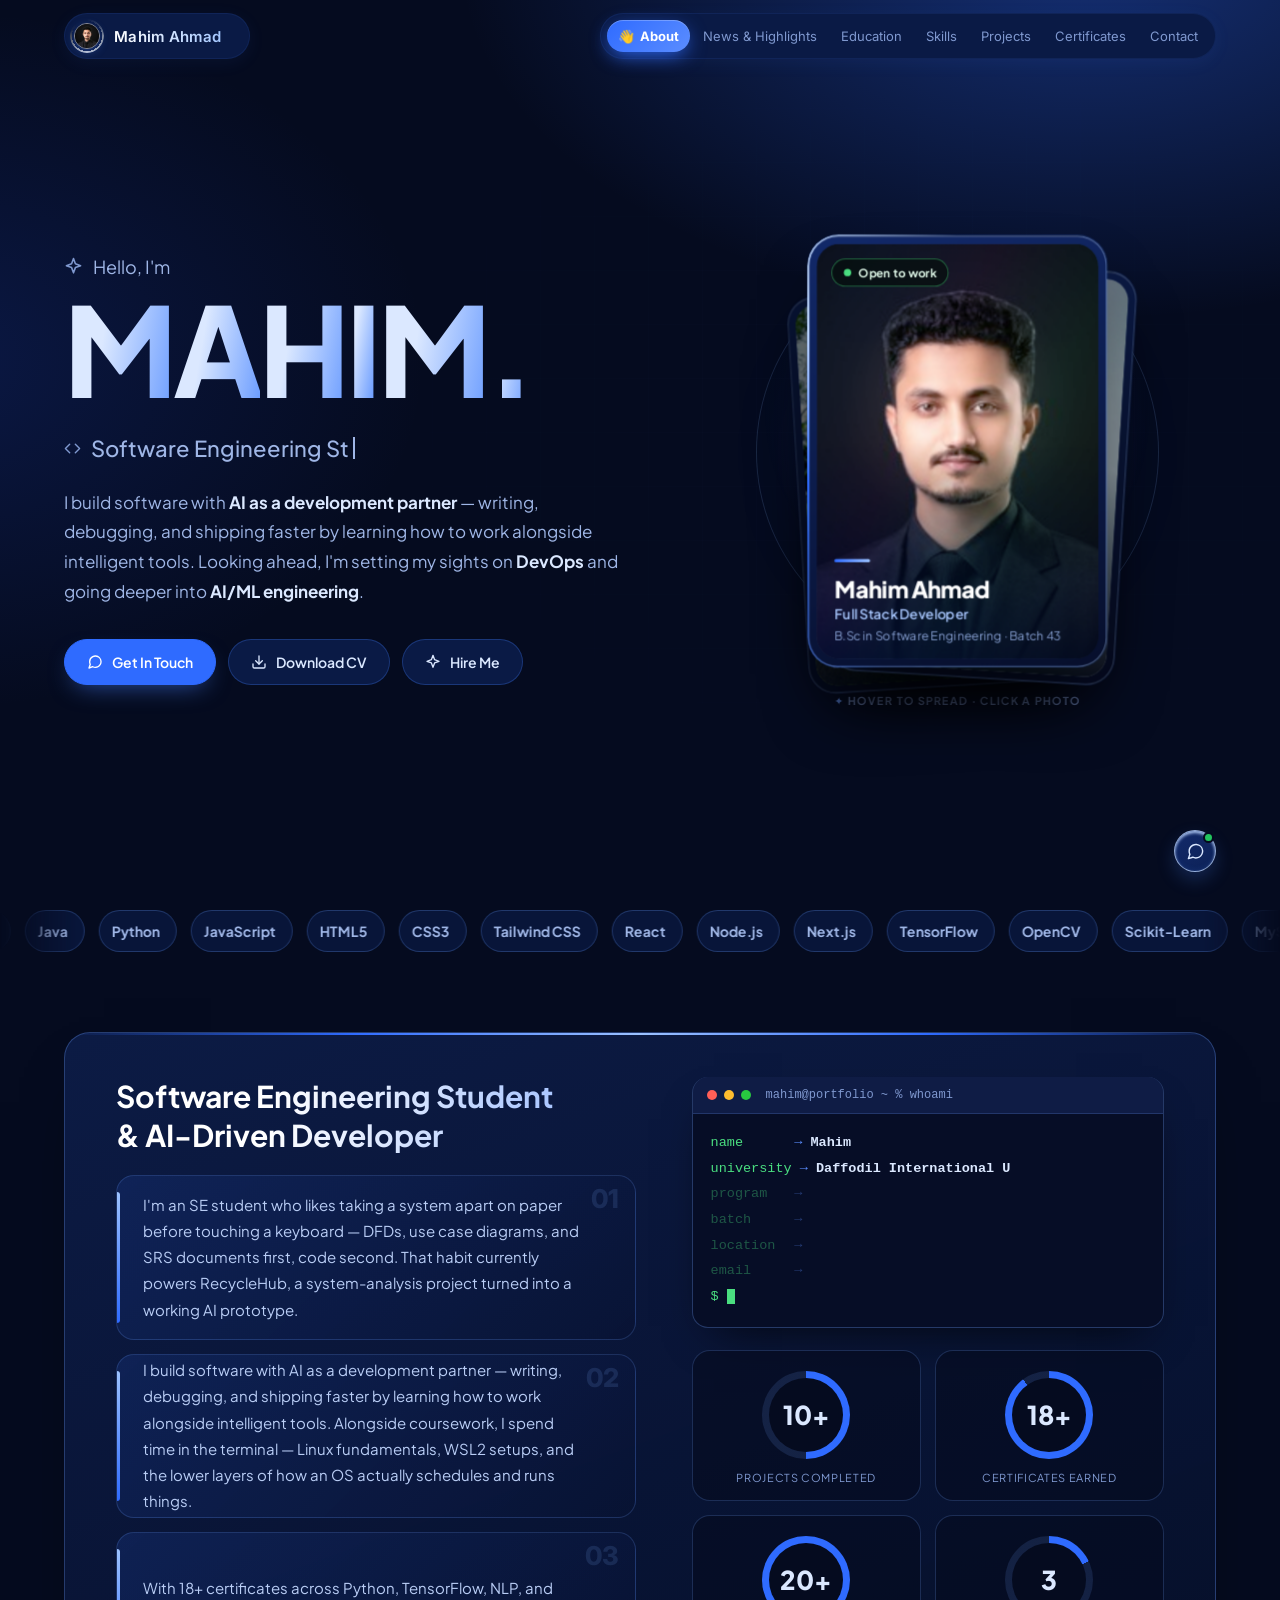
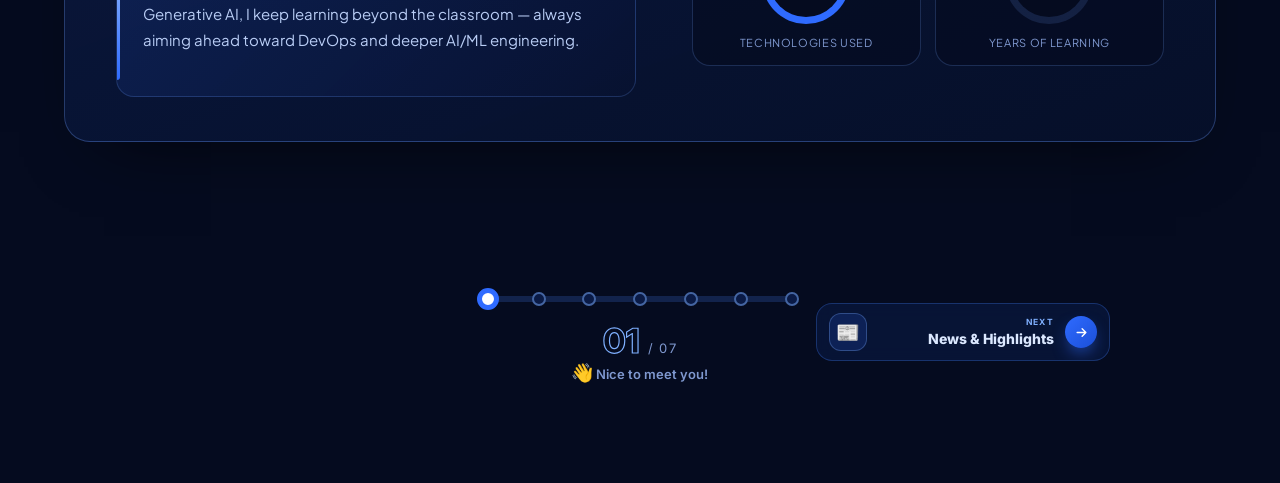
==== about.html @ d59a5cef "udated about info design v4" ====
<!doctype html>
<html lang="en">
<head>
  <meta charset="utf-8">
  <meta name="viewport" content="width=device-width, initial-scale=1">
  <title>Portfolio</title>
  <link rel="preconnect" href="https://fonts.googleapis.com">
  <link rel="preconnect" href="https://fonts.gstatic.com" crossorigin>
  <link href="https://fonts.googleapis.com/css2?family=Inter:wght@400;500;600;800&family=Plus+Jakarta+Sans:wght@400;500;600;700;800&display=swap" rel="stylesheet">
  <link rel="stylesheet" href="style.css?v=20261402">
  <link rel="stylesheet" href="about.css?v=20262803">
</head>
<body data-title="About">

  <div class="pageload on" id="pageload" aria-hidden="true">
    <div class="pageload__name">MAHIM</div>
    <div class="pageload__bar"><i></i></div>
  </div>
  <script src="loader.js?v=20261319"></script>

  <header class="nav">
    <a class="nav__logo" id="logo" href="#home"></a>
    <button class="nav__toggle" id="navToggle" aria-label="Menu">☰</button>
    <nav class="nav__links" id="navLinks"></nav>
  </header>

  <main>
    <section class="ab-sec" id="about" hidden>
      <div class="ab-hero">
       <div class="ab-bg" aria-hidden="true"><img id="abBgImg" alt=""><div class="ab-fade"></div></div>
       <div class="ab-wrap">
        <div class="ab-intro">
          <div class="ab-eyebrow"><span class="ab-ic" id="abEyeIcon"></span><span id="abEyebrow"></span></div>
          <h2 class="ab-name" id="abName"></h2>
          <p class="ab-type"><span class="ab-ic" id="abTwIcon"></span><span id="abType"></span><span class="cur"></span></p>
          <p class="ab-tagline" id="abTagline"></p>
          <div class="ab-cta" id="abCta"></div>
        </div>
       </div>
      </div>
      <div class="ab-marquee" id="abMarquee" aria-hidden="true"><div class="ab-track" id="abTrack"></div></div>
      <div class="ab-wrap ab-wrap--card">
        <div class="ab-card">
          <div class="card-topbar"></div>
          <div class="ab-left">
            <h3 class="ab-heading" id="abHeading"></h3>
            <div class="ab-paras" id="abParas"></div>
          </div>
          <div class="ab-right">
            <div class="ab-info" id="abInfo"></div>
            <div class="ab-stats" id="abStats"></div>
          </div>
        </div>
      </div>
    </section>
  </main>

  <aside class="chat" id="chat" hidden aria-label="Chatbot">
    <header class="chat__head">
      <div><strong id="chatTitle"></strong><span id="chatSub"></span></div>
      <button type="button" id="chatClose" aria-label="Close chat">✕</button>
    </header>
    <div class="chat__log" id="chatLog" aria-live="polite"></div>
    <form class="chat__form" id="chatForm">
      <input id="chatInput" type="text" autocomplete="off" aria-label="Your message">
      <button type="submit">Send</button>
    </form>
  </aside>

  <script src="about.js?v=20262802"></script>
  <script src="script.js?v=20261501"></script>
  <script src="totop.js?v=20261401"></script>
</body>
</html>
---- style.css ----
:root {
  --mahim-size: clamp(110px, 24vw, 380px);   /* size of the big faded name; the play button is placed relative to it */
  --bg: #050b1f;
  --ink: #dbe8ff;
  --muted: #7f98cf;
  --accent: #2f6bff;
  --nav-h: 72px;
  --nav-bg: #0a1a45;                    /* navbar strip colour: change me */
  --nav-line: rgba(70, 130, 255, .10);    /* thin border around the menu */
  --nav-radius: 999px;                  /* roundness: 999px = pill, 14px = soft corners */
}

* { box-sizing: border-box; margin: 0; padding: 0; }
html { scroll-behavior: smooth; }

body {
  font-family: "Inter", system-ui, sans-serif;
  background: radial-gradient(900px 520px at 85% -5%, rgba(47,107,255,.38), transparent 70%), radial-gradient(700px 500px at -5% 40%, rgba(30,70,200,.22), transparent 70%), var(--bg);
  background-attachment: fixed;
  color: var(--ink);
  overflow-x: hidden;
}

a { color: inherit; text-decoration: none; }

/* ---------- Navbar ---------- */
.nav {
  position: fixed; inset: 0 0 auto 0; z-index: 20;
  height: var(--nav-h);
  display: flex; align-items: center; justify-content: space-between;
  padding: 0 clamp(20px, 5vw, 64px);
  background: transparent;
  pointer-events: none;          /* empty header area does not block clicks */
}
.nav > * { pointer-events: auto; }
.nav__logo {
  display: flex; align-items: center; gap: 10px; font-weight: 600; font-size: 15px; letter-spacing: .02em;
  /* same pill look as the menu on the right, only around the avatar + name */
  background: var(--nav-bg); padding: 5px 18px 5px 5px;
  border-radius: var(--nav-radius); border: 1px solid var(--nav-line);
  box-shadow: 0 4px 18px rgba(70, 130, 255, .07);
}
/* Ring avatar: silver arc (strong at bottom, fading out toward the top), gap, thin line, portrait */
.avatar-ring {
  --ring: 34px;
  position: relative; flex: none;
  width: var(--ring); height: var(--ring); border-radius: 50%;
}
.avatar-ring::before {
  content: ""; position: absolute; inset: 0; border-radius: 50%;
  background: conic-gradient(from 0deg,
    rgba(120,124,132,0) 0deg, rgba(120,124,132,.35) 50deg, #8d929c 95deg, #a3a8b2 130deg,
    #b8bbc3 160deg, #c9cbd1 180deg, #a9acb4 210deg, #7c7e86 240deg, #4a4b50 268deg,
    rgba(40,40,44,.35) 292deg, rgba(40,40,44,0) 320deg, rgba(120,124,132,0) 360deg);
  -webkit-mask: radial-gradient(farthest-side, transparent calc(100% - 2px), #000 calc(100% - 2px));
          mask: radial-gradient(farthest-side, transparent calc(100% - 2px), #000 calc(100% - 2px));
  filter: drop-shadow(0 1px 1px rgba(70,130,255,.25));
}
.avatar-ring img {
  position: absolute; inset: 4px;
  width: calc(100% - 8px); height: calc(100% - 8px);
  border-radius: 50%; object-fit: cover; display: block;
  background: #0a0a0a; border: 1.5px solid #8a8b90;
  box-shadow: 0 3px 10px rgba(70,130,255,.3);
}
.nav__links {
  display: flex; gap: 2px;
  background: var(--nav-bg);
  padding: 6px;
  border-radius: var(--nav-radius);
  border: 1px solid var(--nav-line);
  box-shadow: 0 4px 18px rgba(70, 130, 255, .07);
}
.nav__links a {
  font-size: 13px; color: var(--muted); white-space: nowrap;
  padding: 8px 11px; border-radius: 999px;
  transition: color .2s, background .2s;
}
.nav__links a:hover { color: var(--ink); background: rgba(70, 130, 255, .05); }
.nav__links a.active { color: var(--ink); background: rgba(70, 130, 255, .11); }
.nav__toggle { display: none; background: none; border: 0; font-size: 24px; cursor: pointer; color: var(--ink); }

/* ---------- Hero ---------- */
.hero {
  position: relative;
  min-height: 100vh;
  padding: calc(var(--nav-h) + 24px) clamp(20px, 5vw, 64px) 40px;
  display: grid;
  grid-template-columns: 1fr 1.5fr 1fr;
  grid-template-rows: 1fr auto;
  align-items: end;
  overflow: hidden;
}

.hero__bgname {
  position: absolute; left: 50%; top: 46%;
  transform: translate(-50%, -50%);
  font-weight: 800;
  font-size: var(--mahim-size);
  letter-spacing: -.04em;
  color: var(--ink);
  opacity: .045;
  white-space: nowrap;
  text-transform: uppercase;
  user-select: none; pointer-events: none;
}

.hero__text { grid-column: 1; grid-row: 2; align-self: end; position: relative; z-index: 2; padding-bottom: 12px; }
.hero__role {
  font-size: clamp(40px, 6vw, 92px);
  line-height: .98; letter-spacing: -.03em; font-weight: 800;
  max-width: 6.5em;
}
.hero__sub { margin-top: 18px; color: var(--muted); font-size: clamp(13px, 1.2vw, 16px); }

.hero__photo {
  grid-column: 2; grid-row: 1 / span 2;
  align-self: end; justify-self: center;
  position: relative; /* no z-index: keeps multiply-blend working with the page background */
  height: min(calc(100vh - var(--nav-h)), 1000px);   /* fills the screen under the navbar */
  margin-bottom: -40px; /* video sits on the bottom edge */
  display: flex; align-items: flex-end;
}
.hero__clock {
  grid-column: 3; grid-row: 2; align-self: end; justify-self: end;
  position: relative; z-index: 2; text-align: center;
  margin: 0 40px 74px 0;
  font-family: "Space Grotesk", "Plus Jakarta Sans", system-ui, sans-serif; color: var(--ink);
}
.hero__clock[hidden] { display: none; }
.ck-row { display: flex; align-items: center; justify-content: center; gap: 7px; }
.ck-tile {
  position: relative; width: clamp(38px, 3.6vw, 54px); height: clamp(54px, 5.2vw, 76px);
  display: flex; align-items: center; justify-content: center;
  background: #0a1a45; color: #dbe8ff; border: 1px solid rgba(70,130,255,.4); border-radius: 12px;
  font-size: clamp(32px, 3.2vw, 46px); font-weight: 500; font-variant-numeric: tabular-nums; line-height: 1;
  box-shadow: 0 10px 20px -10px rgba(70, 130, 255, .75), inset 0 1px 0 rgba(190, 215, 255, .08);
}
.ck-tile::after { content: ""; position: absolute; left: 0; right: 0; top: 50%; height: 1px; background: rgba(190, 215, 255, .2); }
.ck-tile.flip { animation: ck-flip .5s cubic-bezier(.3, .7, .3, 1); }
@keyframes ck-flip { 0% { transform: perspective(300px) rotateX(-90deg); opacity: .2; } 100% { transform: perspective(300px) rotateX(0); opacity: 1; } }
.ck-colon { font-size: clamp(24px, 2.4vw, 34px); font-weight: 600; color: #2f6bff; margin: 0 1px; animation: ck-blink 1s steps(1) infinite; }
@keyframes ck-blink { 50% { opacity: .25; } }
.ck-side { display: flex; flex-direction: column; align-items: flex-start; gap: 6px; margin-left: 8px; font-size: 12px; font-weight: 700; letter-spacing: .1em; color: var(--muted); }
.ck-side b { color: var(--ink); font-weight: 700; }
.ck-side span { font-variant-numeric: tabular-nums; font-weight: 500; }
.ck-side b:empty, .ck-side span:empty { display: none; }
.ck-date { margin-top: 14px; font-size: 13px; letter-spacing: .06em; color: var(--muted); font-weight: 500; }
@media (prefers-reduced-motion: reduce) { .ck-tile.flip, .ck-colon { animation: none; } }
.hero__actions {
  grid-column: 3; grid-row: 2; align-self: end; justify-self: end;
  position: relative; z-index: 2;
  display: flex; flex-direction: column; align-items: stretch; gap: 12px;
  padding-bottom: 12px;
}
.btn {
  display: inline-flex; align-items: center; justify-content: center;
  padding: 11px 22px; border-radius: 999px;
  font: inherit; font-size: 13px; font-weight: 500; cursor: pointer;
  border: 1.5px solid transparent; text-align: center;
  transition: transform .2s, box-shadow .2s, background .2s, color .2s;
}
.btn:hover { transform: translateY(-2px); box-shadow: 0 8px 20px rgba(70,130,255,.2); }
.btn--primary { background: var(--accent); color: #ffffff; }
.btn--outline { background: var(--nav-bg); color: var(--accent); border-color: var(--accent); }
.btn--outline:hover { background: var(--accent); color: #ffffff; }
.btn--accent { background: linear-gradient(135deg, #2f6bff, #7fb0ff); color: #ffffff; }

.btn svg { width: 18px; height: 18px; flex: none; fill: none; stroke: currentColor; stroke-width: 2; stroke-linecap: round; stroke-linejoin: round; }
.btn { gap: 10px; }

/* transparent rounded button with icon (e.g. Download CV) */
.btn--dark {
  background: transparent; color: var(--ink);
  border-color: rgba(70, 130, 255, .55); border-radius: 18px; padding: 12px 24px; font-size: 14px;
  box-shadow: none;
}
.btn--dark:hover { background: rgba(70, 130, 255, .07); box-shadow: none; }

/* transparent button with a lighter outline (e.g. Explore work) */
.btn--glass {
  background: transparent; color: var(--ink);
  border-color: rgba(70, 130, 255, .28); border-radius: 18px; padding: 12px 24px; font-size: 14px;
  box-shadow: none;
}
.btn--glass:hover { background: rgba(70, 130, 255, .07); box-shadow: none; }

/* round glass chat button with a green "online" dot */
.btn--orb {
  position: relative; align-self: flex-end;
  width: 42px; height: 42px; padding: 0; border-radius: 50%;
  background: linear-gradient(145deg, #12296a, #0d2257); color: #dbe8ff;
  border-color: rgba(190, 215, 255, .75);
  box-shadow: 0 8px 18px rgba(70, 130, 255, .22), inset 0 2px 3px rgba(190, 215, 255, .85), inset 0 -2px 5px rgba(70, 130, 255, .08);
}
.btn--orb svg { width: 19px; height: 19px; stroke-width: 1.8; }
.btn--orb:hover { transform: scale(1.07); }
.btn--orb .dot {
  position: absolute; top: 1px; right: 1px; width: 11px; height: 11px; border-radius: 50%;
  background: #22c55e; border: 2px solid var(--bg);
  animation: pulse 2.2s infinite;
}
@keyframes pulse {
  0%   { box-shadow: 0 0 0 0 rgba(34, 197, 94, .55); }
  70%  { box-shadow: 0 0 0 7px rgba(34, 197, 94, 0); }
  100% { box-shadow: 0 0 0 0 rgba(34, 197, 94, 0); }
}
@media (prefers-reduced-motion: reduce) { .btn--orb .dot { animation: none; } }

/* small round play button: top-right of the hero, under the navbar */
.voice {
  position: absolute; z-index: 3;
  /* sits just above the last letter (M) of the big name: cap-height of the letters = 0.364 x size above the text centre (46%) */
  top: calc(46% - 0.364 * var(--mahim-size) - 12px - 36px);
  left: calc(50% + 1.72 * var(--mahim-size) - 53px);
  width: 36px; height: 36px; border-radius: 50%;
  display: grid; place-items: center; padding: 0;
  border: 1.5px solid rgba(70, 130, 255, .75); background: transparent; color: var(--ink); cursor: pointer;
  transition: transform .2s, background .2s;
}
.voice:hover { transform: scale(1.08); background: rgba(70, 130, 255, .07); }
.voice svg { width: 14px; height: 14px; fill: currentColor; }
.voice[hidden] { display: none; }

/* desktop: hero content starts right under the navbar */
@media (min-width: 981px) { .hero { padding-top: var(--nav-h); } }

/* ---------- Mobile ---------- */
@media (max-width: 1060px) {
  .nav__toggle { display: block; }
  .nav__links {
    position: absolute; top: calc(var(--nav-h) - 6px);
    right: clamp(20px, 5vw, 64px); left: clamp(20px, 5vw, 64px);
    flex-direction: column; gap: 0;
    padding: 0; border-width: 0; border-radius: 20px; box-shadow: none;
    max-height: 0; overflow: hidden; transition: max-height .3s;
  }
  .nav__links.open {
    max-height: 380px; padding: 6px 0; border-width: 1px;
    box-shadow: 0 10px 30px rgba(70, 130, 255, .12);
  }
  .nav__links a { padding: 13px 22px; border-radius: 14px; }

  .hero { grid-template-columns: 1fr; grid-template-rows: auto auto auto; align-items: start; text-align: center; }
  .hero__photo { grid-column: 1; grid-row: 2; height: 52vh; }
  .hero__text { grid-column: 1; grid-row: 1; margin-top: 12px; }
  .hero__role { max-width: none; font-size: clamp(36px, 11vw, 60px); }
  .hero__actions { grid-column: 1; grid-row: 3; flex-direction: row; flex-wrap: wrap; justify-content: center; justify-self: center; margin-top: 16px; min-width: 0; }
  .btn { padding: 10px 18px; }
  .btn--dark, .btn--glass { padding: 12px 20px; }
  .voice { top: calc(var(--nav-h) + 8px); left: auto; right: clamp(20px, 5vw, 64px); }
  .hero__bgname { top: 38%; }
  .hero__clock { grid-column: 1; grid-row: 4; justify-self: center; margin: 24px 0 10px; }
}

/* ---------- Hero video ---------- */
.hero__photo video {
  height: 100%; width: auto; max-width: 100%; object-fit: contain; object-position: center bottom;
  /* assets/intro.webm already has a transparent background (alpha), so no blend/filter is needed */
}

/* ---------- Optional "click to enter" splash ---------- */
.splash {
  position: fixed; inset: 0; z-index: 100;
  background: var(--bg);
  display: flex; flex-direction: column; align-items: center; justify-content: center; gap: 28px;
  transition: opacity .5s;
}
.splash[hidden] { display: none; }
.splash.hide { opacity: 0; pointer-events: none; }
.splash__name { font-size: clamp(32px, 7vw, 72px); font-weight: 800; letter-spacing: -.03em; }
.splash__btn {
  background: var(--accent); color: #ffffff; border: 0; border-radius: 999px;
  padding: 14px 32px; font-size: 15px; cursor: pointer;
}

/* ---------- Chatbot panel ---------- */
.chat {
  position: fixed; right: 24px; bottom: 24px; z-index: 60;
  width: min(380px, calc(100vw - 32px)); height: min(540px, 72vh);
  display: flex; flex-direction: column;
  background: var(--nav-bg); border: 1px solid var(--nav-line);
  border-radius: 22px; box-shadow: 0 20px 60px rgba(70,130,255,.22);
  overflow: hidden;
  opacity: 0; transform: translateY(14px) scale(.98);
  transition: opacity .2s, transform .2s;
}
.chat[hidden] { display: none; }
.chat.show { opacity: 1; transform: none; }
.chat__head {
  display: flex; align-items: center; justify-content: space-between; gap: 12px;
  padding: 14px 16px; background: var(--accent); color: #ffffff;
}
.chat__head strong { display: block; font-size: 15px; }
.chat__head span { font-size: 12px; opacity: .75; }
.chat__head button { background: none; border: 0; color: #ffffff; font-size: 18px; cursor: pointer; padding: 4px 8px; }
.chat__log { flex: 1; overflow-y: auto; padding: 16px; display: flex; flex-direction: column; gap: 10px; }
.msg { max-width: 85%; padding: 10px 14px; border-radius: 16px; font-size: 14px; line-height: 1.45; white-space: pre-wrap; word-wrap: break-word; }
.msg--bot { align-self: flex-start; background: #0d2257; color: var(--ink); border-bottom-left-radius: 4px; }
.msg--user { align-self: flex-end; background: var(--accent); color: #ffffff; border-bottom-right-radius: 4px; }
.msg.typing { opacity: .6; animation: pulse 1s infinite; }
@keyframes pulse { 50% { opacity: .25; } }
.chat__form { display: flex; gap: 8px; padding: 12px; border-top: 1px solid var(--nav-line); }
.chat__form input {
  flex: 1; min-width: 0; font: inherit; font-size: 14px; padding: 11px 16px;
  border: 1px solid var(--nav-line); border-radius: 999px; background: #0a1a45; color: var(--ink); outline: none;
}
.chat__form input:focus { border-color: var(--accent); }
.chat__form button {
  border: 0; border-radius: 999px; padding: 0 20px; font: inherit; font-size: 14px;
  background: var(--accent); color: #ffffff; cursor: pointer;
}
@media (max-width: 520px) { .chat { right: 16px; bottom: 16px; height: min(78vh, 560px); } }

/* name turns light while the navbar sits over a dark section */
.nav__logo { transition: color .25s ease; }

/* ---------- Page loader (while a page opens) ---------- */
.pageload {
  position: fixed; inset: 0; z-index: 500; background: #040919; color: #dbe8ff;
  display: flex; flex-direction: column; align-items: center; justify-content: center; gap: 18px;
  transform: translateY(-100%); visibility: hidden; pointer-events: none; border-radius: 0 0 50% 50% / 0 0 8vh 8vh;
  transition: transform .45s cubic-bezier(.76, 0, .24, 1), border-radius .45s ease, visibility 0s linear .45s;
}
.pageload.on { transform: none; visibility: visible; pointer-events: auto; border-radius: 0; transition: transform .35s cubic-bezier(.76, 0, .24, 1), border-radius .35s ease, visibility 0s; }
.pageload { gap: 26px; background: radial-gradient(60% 50% at 50% 42%, #0b1e55 0%, #040919 70%); }
.pageload::before { content: ""; position: absolute; inset: 0; pointer-events: none; opacity: .5; background-image: linear-gradient(rgba(110,160,255,.07) 1px, transparent 1px), linear-gradient(90deg, rgba(110,160,255,.07) 1px, transparent 1px); background-size: 46px 46px; -webkit-mask-image: radial-gradient(circle at 50% 45%, #000, transparent 65%); mask-image: radial-gradient(circle at 50% 45%, #000, transparent 65%); animation: pl-grid 6s linear infinite; }
@keyframes pl-grid { to { background-position: 46px 46px; } }
.pl-stage { position: relative; width: clamp(180px, 46vw, 240px); aspect-ratio: 1; perspective: 700px; transform-style: preserve-3d; }
.pl-ring { position: absolute; inset: 0; width: 100%; height: 100%; transform: rotate(-90deg); overflow: visible; filter: drop-shadow(0 0 8px rgba(47,107,255,.7)); }
.pl-track { fill: none; stroke: rgba(150,190,255,.12); stroke-width: 2.5; }
.pl-arc { fill: none; stroke: url(#plg); stroke-width: 3.5; stroke-linecap: round; stroke-dasharray: 100; stroke-dashoffset: 100; transition: stroke-dashoffset .15s linear; }
.pl-orbit { position: absolute; inset: 14%; border-radius: 50%; border: 1px solid rgba(127,176,255,.28); transform-style: preserve-3d; transform: rotateZ(var(--r)) rotateX(68deg); }
.pl-spin { position: absolute; inset: -1px; border-radius: 50%; animation: pl-orb 2.4s linear infinite; }
.pl-sat { position: absolute; left: 50%; top: -5px; width: 10px; height: 10px; margin-left: -5px; border-radius: 50%; background: #cfe2ff; box-shadow: 0 0 12px 3px rgba(80,140,255,.95), 0 0 28px 6px rgba(47,107,255,.5); }
@keyframes pl-orb { to { transform: rotate(360deg); } }
.pl-core { position: absolute; inset: 31%; border-radius: 50%; display: flex; flex-direction: column; align-items: center; justify-content: center; background: radial-gradient(circle at 35% 30%, #4a86ff, #1b3fa8 70%); box-shadow: 0 0 40px rgba(47,107,255,.65), inset 0 0 22px rgba(255,255,255,.18); animation: pl-pulse 1.6s ease-in-out infinite; }
.pl-core b { font-size: clamp(30px, 8vw, 42px); font-weight: 800; line-height: 1; color: #fff; text-shadow: 0 0 14px rgba(255,255,255,.6); }
.pl-pct { font-size: 12px; font-weight: 700; letter-spacing: .08em; color: rgba(225,238,255,.85); font-variant-numeric: tabular-nums; margin-top: 2px; }
.pl-pct::after { content: "%"; opacity: .7; }
@keyframes pl-pulse { 50% { transform: scale(1.07); box-shadow: 0 0 56px rgba(47,107,255,.9), inset 0 0 22px rgba(255,255,255,.22); } }
.pl-name { display: flex; gap: .32em; font-size: clamp(14px, 3.4vw, 18px); font-weight: 700; letter-spacing: .3em; color: #9cc2ff; }
.pl-name span { display: inline-block; animation: pl-wave 1.2s ease-in-out infinite; }
@keyframes pl-wave { 0%, 100% { transform: translateY(0); opacity: .45; } 40% { transform: translateY(-5px); opacity: 1; color: #fff; } }
.pl-status { font-family: ui-monospace, "SF Mono", Consolas, monospace; font-size: 13px; color: rgba(190,215,255,.75); min-height: 1.4em; display: flex; align-items: center; gap: 6px; }
.pl-status em { font-style: normal; color: #4ade80; }
.pl-status u { display: inline-block; width: 7px; height: 14px; background: #4ade80; text-decoration: none; animation: pl-blink 1s steps(1) infinite; }
@keyframes pl-blink { 50% { opacity: 0; } }
@media (prefers-reduced-motion: reduce) { .pl-spin, .pl-core, .pl-name span, .pageload::before { animation: none; } }

/* chat button on pages other than home */
.chat-fab[hidden] { display: none; }
.chat-fab { position: fixed; right: clamp(20px, 5vw, 64px); bottom: 28px; z-index: 15; }


/* ---------- Previous / Next page buttons ----------
   One wide rounded bar (slightly darker cream) with a small cream pill at each end. */
.page-nav {
  max-width: 1100px; margin: 30px auto 100px; width: calc(100% - 2 * clamp(20px, 5vw, 64px));
  padding: 8px; border-radius: 999px;
  display: grid; grid-template-columns: 1fr auto 1fr; align-items: center; gap: 12px;
  background: #0c1f52; border: 1px solid rgba(70, 130, 255, .07);
  box-shadow: inset 0 1px 3px rgba(70, 130, 255, .07);
}
.page-nav__prev { grid-column: 1; justify-self: start; }
.page-nav__fun { grid-column: 2; font-size: 13px; font-weight: 600; color: var(--muted); text-align: center; white-space: nowrap; }
.page-nav__emoji { display: inline-block; font-size: 19px; vertical-align: -2px; margin-right: 2px; animation: pn-wiggle 2.6s ease-in-out infinite; transform-origin: 50% 70%; }
@keyframes pn-wiggle { 0%, 60%, 100% { transform: rotate(0) scale(1); } 70% { transform: rotate(-14deg) scale(1.18); } 80% { transform: rotate(12deg) scale(1.18); } 90% { transform: rotate(-6deg) scale(1.08); } }
.page-nav__btn {
  display: inline-flex; align-items: center; gap: 12px; min-width: 0;
  padding: 6px 22px 6px 6px; border-radius: 999px; background: var(--nav-bg);
  border: 1px solid var(--nav-line); box-shadow: 0 3px 10px rgba(70, 130, 255, .08);
  transition: transform .2s ease, box-shadow .2s ease;
}
.page-nav__btn:hover { transform: translateY(-2px); box-shadow: 0 8px 18px rgba(70, 130, 255, .12); }
.page-nav__next { grid-column: 3; justify-self: end; padding: 6px 6px 6px 22px; text-align: right; }
.page-nav__icon {
  flex: none; width: 34px; height: 34px; border-radius: 50%;
  display: flex; align-items: center; justify-content: center;
  background: #0c1f52; color: var(--ink);
  transition: background .2s, color .2s, box-shadow .2s;
}
.page-nav__icon svg { width: 16px; height: 16px; fill: none; stroke: currentColor; stroke-width: 2; stroke-linecap: round; stroke-linejoin: round; }
.page-nav__prev .page-nav__icon svg { transform: rotate(180deg); }
.page-nav__btn:hover .page-nav__icon, .page-nav__btn:focus-visible .page-nav__icon { background: linear-gradient(135deg, #2f6bff, #1b4fd8) !important; color: #ffffff !important; box-shadow: 0 0 0 4px rgba(47, 107, 255, .22), 0 6px 16px rgba(47, 107, 255, .45); }
.page-nav__text { display: flex; flex-direction: column; gap: 2px; min-width: 0; }
.page-nav__next .page-nav__text { align-items: flex-end; }
.page-nav__label { font-size: 9.5px; letter-spacing: .14em; text-transform: uppercase; color: var(--muted); font-weight: 700; }
.page-nav__title { font-size: 14.5px; font-weight: 700; color: var(--ink); white-space: nowrap; overflow: hidden; text-overflow: ellipsis; }
@media (max-width: 760px) { .page-nav { grid-template-columns: 1fr 1fr; } .page-nav__fun { display: none; } }
@media (max-width: 560px) { .page-nav { margin-bottom: 90px; padding: 6px; gap: 8px; } .page-nav__btn { padding-right: 14px; } .page-nav__next { padding-left: 14px; padding-right: 6px; } .page-nav__title { font-size: 13px; max-width: 26vw; } }


/* ---------- Page background video (news, education, skills, projects, certificates, contact) ---------- */
.page-bg { position: fixed; inset: 0; z-index: -1; overflow: hidden; opacity: 0; transition: opacity .8s ease; pointer-events: none; background: var(--bg); }
.page-bg.on { opacity: 1; }
.page-bg video { position: absolute; inset: 0; width: 100%; height: 100%; object-fit: cover; }
.page-bg__shade { position: absolute; inset: 0; background: linear-gradient(180deg, rgba(5, 11, 31, calc(var(--bg-shade, .55) + .15)) 0%, rgba(5, 11, 31, var(--bg-shade, .55)) 40%, rgba(5, 11, 31, calc(var(--bg-shade, .55) + .2)) 100%); }
body.has-bg main > section { background: transparent !important; }
body.has-bg .site-footer { background: rgba(10, 26, 69, .82); -webkit-backdrop-filter: blur(8px); backdrop-filter: blur(8px); }

/* ---------- Glass cards when a page has a background video: cards become see-through (change --card-glass to taste: 0 = fully clear, 1 = solid) ---------- */
body.has-bg { --card-glass: .22; --card-blur: 6px; }
body.has-bg main > section { --bg-alt: rgba(8, 20, 58, var(--card-glass)); --bg: rgba(5, 11, 31, calc(var(--card-glass) + .1)); }
body.has-bg .skill-card, body.has-bg .service-card, body.has-bg .cert-card, body.has-bg .contact-card, body.has-bg .contact-cta,
body.has-bg .edu-card, body.has-bg .lang-card, body.has-bg .value-card, body.has-bg .proj-card, body.has-bg .gh-stat-card,
body.has-bg .gh-chart-card, body.has-bg .hl-frame, body.has-bg .nl-more, body.has-bg .gh-cta a, body.has-bg .page-nav {
  -webkit-backdrop-filter: blur(var(--card-blur)); backdrop-filter: blur(var(--card-blur));
}
body.has-bg .site-footer { background: rgba(8, 20, 58, calc(var(--card-glass) + .25)); }

/* pop-ups, hover cards and modal boxes stay solid (they sit on top of other text, so they must not be see-through) */
body.has-bg .skill-pop, body.has-bg .skill-modal-box, body.has-bg .ex-box, body.has-bg .cx-box, body.has-bg .px-box {
  background: #0a1a45 !important; -webkit-backdrop-filter: none; backdrop-filter: none;
}


/* ---------- Page switcher (Previous / Next + progress) ---------- */
@property --pnang { syntax: "<angle>"; initial-value: 0deg; inherits: false; }
.pn { max-width: 1100px; margin: 40px auto 100px; width: calc(100% - 2 * clamp(20px, 5vw, 64px)); display: grid; grid-template-columns: minmax(0, 1fr) minmax(0, 1.1fr) minmax(0, 1fr); align-items: center; gap: 18px; }
.pn-gap { min-height: 1px; }
.pn-card { position: relative; overflow: hidden; display: flex; align-items: center; gap: 14px; min-width: 0; padding: 14px 16px; border-radius: 22px; color: var(--ink);
  background: rgba(10,26,69,.62); border: 1px solid rgba(70,130,255,.28); -webkit-backdrop-filter: blur(8px); backdrop-filter: blur(8px);
  opacity: 0; transform: translateY(28px); transition: opacity .7s, transform .7s cubic-bezier(.16,1,.3,1), border-color .25s, box-shadow .25s; }
.pn.in .pn-card { opacity: 1; transform: none; }
.pn.in .pn-next { transition-delay: .12s; }
.pn-card::before { content: ""; position: absolute; inset: 0; padding: 2px; border-radius: inherit; pointer-events: none; opacity: 0; transition: opacity .3s;
  background: conic-gradient(from var(--pnang), transparent 0 55%, #2f6bff, #7fb0ff, #b58bff, transparent 95%);
  -webkit-mask: linear-gradient(#000 0 0) content-box, linear-gradient(#000 0 0); -webkit-mask-composite: xor; mask: linear-gradient(#000 0 0) content-box exclude, linear-gradient(#000 0 0); animation: pnSpin 3s linear infinite paused; }
@keyframes pnSpin { to { --pnang: 360deg; } }
.pn-card::after { content: ""; position: absolute; inset: 0; pointer-events: none; opacity: 0; transition: opacity .3s; background: radial-gradient(220px circle at var(--mx, 50%) var(--my, 50%), rgba(110,170,255,.25), transparent 65%); }
.pn-card:hover { transform: translateY(-5px); box-shadow: 0 20px 44px -18px rgba(47,107,255,.85); border-color: transparent; }
.pn-card:hover::before { opacity: 1; animation-play-state: running; }
.pn-card:hover::after { opacity: 1; }
.pn-card > * { position: relative; z-index: 1; }
.pn-shine { position: absolute !important; inset: 0; z-index: 0 !important; pointer-events: none; background: linear-gradient(110deg, transparent 38%, rgba(255,255,255,.14) 50%, transparent 62%); transform: translateX(-130%); }
.pn-card:hover .pn-shine { transform: translateX(130%); transition: transform .9s ease; }
.pn-next { flex-direction: row; text-align: right; justify-content: flex-end; }
.pn-prev { text-align: left; }
.pn-emoji { flex: none; width: 52px; height: 52px; border-radius: 16px; display: flex; align-items: center; justify-content: center; font-size: 26px; background: rgba(47,107,255,.16); border: 1px solid rgba(127,176,255,.3); transition: transform .35s cubic-bezier(.34,1.56,.64,1); }
.pn-card:hover .pn-emoji { transform: scale(1.16) rotate(-8deg); }
.pn-text { display: flex; flex-direction: column; gap: 3px; min-width: 0; flex: 1; }
.pn-next .pn-text { align-items: flex-end; }
.pn-label { font-size: 9.5px; letter-spacing: .16em; text-transform: uppercase; font-weight: 700; color: #7fb0ff; }
.pn-title { font-size: 16px; font-weight: 800; white-space: nowrap; overflow: hidden; text-overflow: ellipsis; max-width: 100%; }
.pn-arrow { flex: none; width: 40px; height: 40px; border-radius: 50%; display: flex; align-items: center; justify-content: center; color: #fff; background: linear-gradient(135deg, #2f6bff, #1b4fd8); box-shadow: 0 8px 18px -6px rgba(47,107,255,.9); transition: transform .3s cubic-bezier(.34,1.56,.64,1); }
.pn-arrow svg { width: 17px; height: 17px; fill: none; stroke: currentColor; stroke-width: 2.2; stroke-linecap: round; stroke-linejoin: round; }
.pn-prev .pn-arrow svg { transform: rotate(180deg); }
.pn-next:hover .pn-arrow { transform: translateX(6px) scale(1.1); } .pn-prev:hover .pn-arrow { transform: translateX(-6px) scale(1.1); }

.pn-mid { display: flex; flex-direction: column; align-items: center; gap: 22px; padding: 0 10px; opacity: 0; transform: translateY(20px); transition: opacity .8s .1s, transform .8s .1s cubic-bezier(.16,1,.3,1); }
.pn.in .pn-mid { opacity: 1; transform: none; }
.pn-track { position: relative; width: 100%; height: 6px; margin: 14px 12px 0; border-radius: 6px; background: rgba(70,130,255,.2); }
.pn-fill { position: absolute; left: 0; top: 0; bottom: 0; width: 0; border-radius: 6px; background: linear-gradient(90deg, #7fb0ff, #2f6bff); box-shadow: 0 0 12px rgba(80,150,255,.8); transition: width 1.4s cubic-bezier(.16,1,.3,1) .3s; }
.pn.in .pn-fill { width: var(--p); }
.pn-dot { position: absolute; top: 50%; left: var(--l); width: 14px; height: 14px; margin: -7px 0 0 -7px; border-radius: 50%; background: #0a1a45; border: 2px solid rgba(127,176,255,.5); transition: transform .25s, background .25s, border-color .25s; }
.pn-dot.done { background: #2f6bff; border-color: #7fb0ff; }
.pn-dot.now { width: 22px; height: 22px; margin: -11px 0 0 -11px; background: #fff; border: 5px solid #2f6bff; animation: pnPulse 2s infinite; z-index: 2; }
@keyframes pnPulse { 0% { box-shadow: 0 0 0 0 rgba(80,150,255,.8); } 100% { box-shadow: 0 0 0 16px rgba(80,150,255,0); } }
.pn-dot:hover { transform: scale(1.5); background: #7fb0ff; }
.pn-tip { position: absolute; bottom: 24px; left: 50%; transform: translate(-50%, 6px) scale(.9); opacity: 0; pointer-events: none; white-space: nowrap; font-size: 11px; font-weight: 700; color: #fff; padding: 4px 10px; border-radius: 999px; background: #0a1a45; border: 1px solid #2f6bff; transition: .2s; }
.pn-dot:hover .pn-tip { opacity: 1; transform: translate(-50%, 0) scale(1); }
.pn-info { display: flex; flex-wrap: wrap; align-items: baseline; justify-content: center; gap: 4px 8px; text-align: center; }
.pn-count { font-size: 34px; font-weight: 800; line-height: 1; color: transparent; -webkit-text-stroke: 1.2px #7fb0ff; }
.pn-of { font-size: 13px; color: var(--muted, #7f98cf); letter-spacing: .08em; }
.pn-fun { flex-basis: 100%; font-size: 13px; font-weight: 600; color: var(--muted, #9fb6e6); }
.pn-fe { display: inline-block; font-size: 18px; animation: pn-wiggle 2.6s ease-in-out infinite; transform-origin: 50% 70%; }
@media (max-width: 860px) {
  .pn { grid-template-columns: 1fr 1fr; gap: 14px; margin-bottom: 90px; }
  .pn-mid { grid-column: 1 / -1; grid-row: 1; padding: 0 16px; }
  .pn-gap { display: none; }
  .pn-card { padding: 11px 12px; gap: 10px; border-radius: 18px; }
  .pn-emoji { width: 42px; height: 42px; font-size: 21px; border-radius: 13px; } .pn-arrow { width: 34px; height: 34px; }
  .pn-title { font-size: 13.5px; }
}
@media (max-width: 480px) { .pn-emoji { display: none; } .pn-card:only-of-type { grid-column: 1 / -1; } }
@media (prefers-reduced-motion: reduce) { .pn-card, .pn-mid { opacity: 1; transform: none; } .pn-dot.now, .pn-fe, .pn-card::before { animation: none; } }

/* slimmer prev / next cards */
.pn { gap: 14px; }
.pn-card { padding: 9px 12px; gap: 11px; border-radius: 16px; }
.pn-emoji { width: 38px; height: 38px; font-size: 19px; border-radius: 12px; }
.pn-arrow { width: 32px; height: 32px; } .pn-arrow svg { width: 15px; height: 15px; }
.pn-label { font-size: 8.5px; } .pn-title { font-size: 14px; }
@media (max-width: 860px) { .pn-card { padding: 8px 10px; } .pn-emoji { width: 34px; height: 34px; font-size: 17px; } .pn-arrow { width: 30px; height: 30px; } .pn-title { font-size: 13px; } }

/* more space on both sides of the prev/next bar */
.pn { max-width: 940px; width: calc(100% - 2 * clamp(28px, 9vw, 140px)); }
@media (max-width: 560px) { .pn { width: calc(100% - 40px); } }

/* navbar lines up with the page content column (logo = left edge of content, menu = right edge) */
.nav { padding-left: max(clamp(20px, 5vw, 64px), calc((100vw - 1100px) / 2)); padding-right: max(clamp(20px, 5vw, 64px), calc((100vw - 1100px) / 2)); }
@media (max-width: 1060px) { .nav__links { left: clamp(20px, 5vw, 64px); right: clamp(20px, 5vw, 64px); } }
/* the home page has a full-width hero, so its navbar keeps the wider side padding */
body:has(.hero) .nav { padding-left: clamp(20px, 5vw, 64px); padding-right: clamp(20px, 5vw, 64px); }
body[data-title="About"] .nav { padding-left: clamp(20px, 5vw, 64px); padding-right: clamp(20px, 5vw, 64px); }


/* ================= Navbar v2 ================= */
.nav { transition: transform .6s cubic-bezier(.16,1,.3,1), opacity .6s; }
.nav:not(.nav--in) { transform: translateY(-24px); opacity: 0; }
.nav--in { animation: navDrop .7s cubic-bezier(.16,1,.3,1); }
@keyframes navDrop { from { transform: translateY(-30px); opacity: 0; } }
.nav__logo, .nav__links { transition: background .35s, box-shadow .35s, border-color .35s, backdrop-filter .35s; }
.nav--scrolled .nav__logo, .nav--scrolled .nav__links { background: rgba(8,20,58,.72); -webkit-backdrop-filter: blur(14px); backdrop-filter: blur(14px); border-color: rgba(110,170,255,.28); box-shadow: 0 10px 34px -12px rgba(47,107,255,.7); }

/* logo */
.nav__logo { overflow: hidden; position: relative; }
.nav__logo::before { content: ""; position: absolute; inset: 0; pointer-events: none; background: linear-gradient(110deg, transparent 38%, rgba(160,200,255,.22) 50%, transparent 62%); transform: translateX(-130%); }
.nav__logo:hover::before { transform: translateX(130%); transition: transform .9s ease; }
.nav__logo > span:not(.avatar-ring):not(.nav__role) { background: linear-gradient(90deg, #fff, #9cc2ff, #fff); background-size: 220% 100%; -webkit-background-clip: text; background-clip: text; color: transparent; transition: background-position .8s; }
.nav__logo:hover > span:not(.avatar-ring):not(.nav__role) { background-position: -110% 0; }
.nav__role { display: inline-block; max-width: 0; opacity: 0; white-space: nowrap; overflow: hidden; font-size: 11.5px; font-weight: 600; letter-spacing: .04em; color: #7fb0ff; padding-left: 0; transition: max-width .5s cubic-bezier(.16,1,.3,1), opacity .4s, padding .4s; }
.nav__logo:hover .nav__role { max-width: 180px; opacity: 1; padding-left: 8px; border-left: 1px solid rgba(127,176,255,.4); margin-left: 2px; }
.avatar-ring::after { content: ""; position: absolute; inset: -3px; border-radius: 50%; border: 2px solid transparent; border-top-color: #5b8dff; border-right-color: rgba(127,176,255,.4); opacity: 0; transition: opacity .3s; }
.nav__logo:hover .avatar-ring::after { opacity: 1; animation: navSpin 1.1s linear infinite; }
@keyframes navSpin { to { transform: rotate(360deg); } }

/* menu */
.nav__links { position: relative; isolation: isolate; --mx: 50%; }
.nav__links::before { content: ""; position: absolute; inset: 0; border-radius: inherit; pointer-events: none; z-index: -1; opacity: 0; transition: opacity .3s; background: radial-gradient(120px circle at var(--mx) 50%, rgba(110,170,255,.22), transparent 70%); }
.nav__links:hover::before { opacity: 1; }
.nav__glider { position: absolute; left: 0; top: 0; z-index: -1; border-radius: 999px; pointer-events: none; opacity: 0; width: 0; height: 0;
  background: linear-gradient(135deg, #2f6bff, #5b8dff); box-shadow: 0 6px 20px -4px rgba(47,107,255,.95), inset 0 1px 0 rgba(255,255,255,.25);
  transition: transform .45s cubic-bezier(.34,1.3,.64,1), width .45s cubic-bezier(.34,1.3,.64,1), height .3s, opacity .3s; }
.nav__glider.on { opacity: 1; }
.nav__links a { position: relative; display: inline-flex; align-items: center; gap: 0; transition: color .25s; }
.nav__links a:hover, .nav__links a.active { color: #fff; background: transparent; }
.nav__links a.active { font-weight: 700; }
.nav__emoji { display: inline-block; max-width: 0; opacity: 0; overflow: hidden; transform: scale(.4) rotate(-30deg); transition: max-width .4s cubic-bezier(.16,1,.3,1), opacity .3s, transform .5s cubic-bezier(.34,1.56,.64,1), margin .3s; }
.nav__links a.active .nav__emoji, .nav__links a:hover .nav__emoji { max-width: 22px; opacity: 1; transform: none; margin-right: 6px; }

/* burger */
.nav__burger { position: relative; width: 44px; height: 44px; border-radius: 50%; background: rgba(8,20,58,.72) !important; border: 1px solid rgba(110,170,255,.3) !important; font-size: 0; -webkit-backdrop-filter: blur(10px); backdrop-filter: blur(10px); }
.nav__burger i { position: absolute; left: 12px; right: 12px; height: 2px; border-radius: 2px; background: #dbe8ff; transition: transform .35s cubic-bezier(.34,1.56,.64,1), opacity .2s, top .3s; }
.nav__burger i:nth-child(1) { top: 15px; } .nav__burger i:nth-child(2) { top: 21px; } .nav__burger i:nth-child(3) { top: 27px; }
.nav__burger.open i:nth-child(1) { top: 21px; transform: rotate(45deg); } .nav__burger.open i:nth-child(2) { opacity: 0; transform: scaleX(0); } .nav__burger.open i:nth-child(3) { top: 21px; transform: rotate(-45deg); }

@media (max-width: 1060px) {
  .nav__glider { display: none; }
  .nav__links { background: rgba(8,20,58,.92); -webkit-backdrop-filter: blur(14px); backdrop-filter: blur(14px); }
  .nav__links a { opacity: 0; transform: translateX(-14px); transition: opacity .3s, transform .4s cubic-bezier(.16,1,.3,1), background .2s, color .2s; }
  .nav__links.open a { opacity: 1; transform: none; transition-delay: calc(var(--k) * 45ms + 80ms); }
  .nav__links a .nav__emoji { max-width: 22px; opacity: 1; transform: none; margin-right: 10px; }
  .nav__links a.active { background: linear-gradient(135deg, #2f6bff, #5b8dff); box-shadow: 0 6px 18px -6px rgba(47,107,255,.9); }
  .nav__links a:hover { background: rgba(70,130,255,.18); }
  .nav__role { display: none; }
}
@media (prefers-reduced-motion: reduce) { .nav--in, .nav__logo:hover .avatar-ring::after { animation: none; } .nav:not(.nav--in) { transform: none; opacity: 1; } }



/* nav fixes */
.nav__logo, .nav__logo > span { white-space: nowrap; }
.nav__links a, .nav__links a .nav__txt { white-space: nowrap; }
.nav__links a:hover .nav__emoji { max-width: 0; opacity: 0; margin-right: 0; }
.nav__links a.active .nav__emoji { max-width: 22px; opacity: 1; margin-right: 6px; transform: none; }
@media (max-width: 1060px) { .nav__links a:hover .nav__emoji { max-width: 22px; opacity: 1; margin-right: 10px; } }
html, body { overflow-x: clip; }
@media (max-width: 1060px) {
  .nav .nav__links { position: absolute; transition: max-height .35s cubic-bezier(.16,1,.3,1), background .35s; }
  .nav .nav__links.open { max-height: 420px; }
  .nav__logo { min-width: 0; max-width: calc(100% - 60px); }
  .nav__logo > span:not(.avatar-ring) { overflow: hidden; text-overflow: ellipsis; }
}

/* ---- loader v3: particle word ---- */
.pageload { gap: 0; }
.pl-cv { position: absolute; inset: 0; }
.pl-foot { position: absolute; left: 0; right: 0; top: 60%; display: flex; flex-direction: column; align-items: center; gap: 12px; }
.pl-bar { width: min(300px, 62vw); height: 3px; border-radius: 3px; background: rgba(150,190,255,.14); overflow: hidden; }
.pl-bar i { display: block; height: 100%; width: 0; border-radius: 3px; background: linear-gradient(90deg, #2f6bff, #9cc2ff); box-shadow: 0 0 12px rgba(80,140,255,.9); transition: width .12s linear; }
.pl-num { font-size: clamp(30px, 6vw, 46px); font-weight: 800; letter-spacing: -.02em; line-height: 1; color: #dbe8ff; font-variant-numeric: tabular-nums; }
.pl-num::after { content: "%"; font-size: .5em; margin-left: 3px; color: #5b8dff; }

/* before the script builds the particle canvas: show only a small pulsing dot (no unstyled text / bar) */
.pageload > .pageload__name, .pageload > .pageload__bar { display: none; }
.pageload:not([data-ready])::after { content: ""; width: 14px; height: 14px; border-radius: 50%; background: #2f6bff; box-shadow: 0 0 24px 6px rgba(47,107,255,.7); animation: pl-pulse 1s ease-in-out infinite; }

/* ---- back-to-top button (all pages) ---- */
.back-to-top { position: fixed; right: 26px; bottom: 92px; width: 46px; height: 46px; border-radius: 50%; border: 0; background: var(--accent); color: #ffffff; display: flex; align-items: center; justify-content: center; cursor: pointer; box-shadow: 0 8px 22px -8px rgba(70,130,255,.7); z-index: 60; opacity: 0; visibility: hidden; transform: translateY(10px); transition: opacity .25s ease, transform .25s ease, visibility .25s ease; }
.back-to-top.show { opacity: 1; visibility: visible; transform: none; }
.back-to-top svg { width: 19px; height: 19px; }
.back-to-top:hover { transform: translateY(-3px); }
.back-to-top { background: #0a1a45; border: 0; box-shadow: 0 10px 26px -8px rgba(47,107,255,.8); }
.btt-ring { position: absolute; inset: 0; width: 100%; height: 100%; transform: rotate(-90deg); }
.btt-ring circle { fill: none; stroke-width: 3; stroke: rgba(127,176,255,.22); }
.btt-ring .btt-bar { stroke: #7fb0ff; stroke-linecap: round; stroke-dashoffset: 132; transition: stroke-dashoffset .15s; filter: drop-shadow(0 0 4px rgba(127,176,255,.9)); }
.btt-ic { position: relative; display: flex; }
.back-to-top:hover { background: #2f6bff; }
.back-to-top:hover .btt-ic { animation: ftBob .7s ease-in-out infinite alternate; }
@keyframes ftBob { to { transform: translateY(-3px); } }
.back-to-top.launch .btt-ic { animation: ftLaunch 1s ease-in forwards; }
@keyframes ftLaunch { 0% { transform: none; } 40% { transform: translateY(4px); } 100% { transform: translateY(-70px) scale(.6); opacity: 0; } }
.back-to-top svg.btt-ring { width: 100%; height: 100%; }
.back-to-top .btt-ic svg { width: 19px; height: 19px; }
@media (prefers-reduced-motion: reduce) { .back-to-top .btt-ic { animation: none !important; } }
.back-to-top { right: calc(clamp(20px, 5vw, 64px) - 2px); }
---- about.css ----
/* About section — cream + dark navy. Colours = variables in the first block. */
.ab-sec {
  --bg: #050b1f; --bg-alt: #0a1a45; --line: rgba(70,130,255,.28);
  --ink: #dbe8ff; --ink-dim: #9fb6e6; --ink-dimmer: #7f98cf;
  --accent: #2f6bff; --accent2: #7fb0ff; --accent-dim: rgba(70,130,255,.09);
  font-family: "Plus Jakarta Sans", "Inter", system-ui, sans-serif; color: var(--ink);
  padding: 0 0 100px;
}
.ab-sec[hidden] { display: none; }
.ab-wrap { max-width: 920px; margin: 0 auto; padding: 0 clamp(20px, 5vw, 64px); }

/* intro: left-aligned like the old home */
.ab-hero { position: relative; min-height: 100vh; min-height: 100svh; display: flex; align-items: center; padding: 100px 0 60px; }   /* exactly one full screen, like the home page */
.ab-bg { position: absolute; inset: 0; overflow: hidden; z-index: 0; opacity: 0; transition: opacity 1s ease; }
.has-photo .ab-bg { opacity: 1; }
.ab-bg img { position: absolute; inset: 0; width: 100%; height: 100%; object-fit: cover; object-position: right top; }
.ab-fade { position: absolute; inset: 0; background:
  linear-gradient(90deg, var(--bg) 0%, rgba(5,11,31,.97) 30%, rgba(5,11,31,.72) 48%, rgba(5,11,31,.2) 66%, transparent 82%),
  linear-gradient(180deg, rgba(5,11,31,.35) 0%, transparent 26%, transparent 68%, var(--bg) 100%); }
.ab-hero .ab-wrap { position: relative; z-index: 1; width: 100%; max-width: none; padding: 0 clamp(20px, 5vw, 64px); }   /* same left edge as the home page text */
.ab-hero .ab-intro { max-width: 640px; }
.ab-intro { text-align: left; display: flex; flex-direction: column; justify-content: center; }
.ab-eyebrow { display: flex; align-items: center; gap: 10px; font-size: 18px; color: var(--ink-dim); margin-bottom: 8px; }
.ab-ic { display: inline-flex; color: var(--ink-dimmer); }
.ab-ic svg { width: 19px; height: 19px; }
.ab-name { font-size: clamp(60px, 11vw, 124px); font-weight: 800; letter-spacing: -.035em; line-height: 1; text-transform: uppercase;
  background: linear-gradient(100deg, #dbe8ff 30%, #2f6bff 100%); -webkit-background-clip: text; background-clip: text; color: transparent; }
.ab-type { display: flex; align-items: center; gap: 10px; margin: 20px 0 0; font-size: clamp(17px, 2.2vw, 22px); font-weight: 500; color: var(--ink-dim); min-height: 1.6em; }
.ab-type .ab-ic svg { width: 17px; height: 17px; }
.ab-type .cur { display: inline-block; width: 2px; height: 1em; background: var(--ink-dim); margin-left: -6px; animation: ab-blink 1s steps(1) infinite; }
@keyframes ab-blink { 50% { opacity: 0; } }
.ab-tagline { max-width: 600px; margin-top: 22px; font-size: 17px; line-height: 1.75; color: var(--ink-dim); }
.hl { color: var(--ink); font-weight: 700; }
.ab-cta { display: flex; flex-wrap: wrap; gap: 12px; margin-top: 32px; }
.ab-btn { display: inline-flex; align-items: center; gap: 9px; padding: 13px 22px; border-radius: 999px; border: 1px solid var(--line); background: var(--bg-alt); color: var(--ink); text-decoration: none; font-weight: 600; font-size: 14px; transition: transform .15s, border-color .2s, color .2s, box-shadow .2s; }
.ab-btn svg { width: 16px; height: 16px; }
.ab-btn:hover { border-color: var(--accent); color: var(--accent); transform: translateY(-2px); }
.ab-btn.primary { background: var(--accent); border-color: var(--accent); color: #ffffff; box-shadow: 0 10px 24px -10px rgba(70,130,255,.6); }
.ab-btn.primary:hover { color: #ffffff; background: #4f82ff; }

/* tech marquee: plain logo + name, thin lines above and below */
.ab-marquee { margin: 0 0 64px; padding: 22px 0; border-top: 1px solid var(--line); border-bottom: 1px solid var(--line); overflow: hidden; -webkit-mask-image: linear-gradient(90deg, transparent, #000 6%, #000 94%, transparent); mask-image: linear-gradient(90deg, transparent, #000 6%, #000 94%, transparent); }
.ab-marquee[hidden] { display: none; }
.ab-track { display: flex; gap: 46px; width: max-content; will-change: transform; }
.ab-tech { display: flex; align-items: center; gap: 9px; font-size: 14px; font-weight: 700; color: var(--ink-dim); white-space: nowrap; }
.ab-tech img { width: 22px; height: 22px; object-fit: contain; }
@media (prefers-reduced-motion: reduce) { .ab-type .cur { animation: none; } }

/* about card */
.ab-card { position: relative; overflow: hidden; border: 1px solid var(--line); background: var(--bg-alt); border-radius: 16px; padding: 38px clamp(22px, 4vw, 44px); }
.ab-card .card-topbar { position: absolute; top: -1px; left: -1px; right: -1px; height: 3px; background: var(--accent); }
.ab-heading { font-size: clamp(20px, 2.6vw, 27px); font-weight: 700; margin-bottom: 18px; line-height: 1.3; }
.ab-paras p { font-size: 15px; line-height: 1.8; color: var(--ink-dim); margin-bottom: 14px; }
.ab-info { display: grid; grid-template-columns: repeat(2, 1fr); gap: 22px 28px; margin-top: 26px; padding-top: 26px; border-top: 1px dashed var(--line); }
.ab-info-label { font-size: 10.5px; text-transform: uppercase; letter-spacing: .06em; color: var(--ink-dimmer); margin-bottom: 4px; }
.ab-info-value { font-size: 14px; font-weight: 600; word-break: break-word; }
.ab-stats { display: grid; grid-template-columns: repeat(2, 1fr); gap: 14px; margin-top: 30px; padding-top: 26px; border-top: 1px dashed var(--line); }
.ab-stat { position: relative; overflow: hidden; text-align: center; padding: 22px 12px; background: var(--bg); border: 1px solid var(--line); border-radius: 12px; }
.ab-stat::before { content: ''; position: absolute; top: -1px; left: -1px; right: -1px; height: 3px; background: var(--accent); }
.ab-stat-num { font-size: clamp(26px, 3.6vw, 34px); font-weight: 800; line-height: 1.1; }
.ab-stat-label { font-size: 11px; letter-spacing: .06em; text-transform: uppercase; color: var(--ink-dimmer); margin-top: 6px; }

@media (max-width: 720px) { .ab-hero { padding: 96px 0 30px; } .ab-fade { background: linear-gradient(180deg, var(--bg) 0%, rgba(5,11,31,.9) 38%, rgba(5,11,31,.55) 62%, rgba(5,11,31,.2) 82%, rgba(5,11,31,.55) 100%); } .ab-sec { padding-bottom: 80px; } }
@media (max-width: 420px) { .ab-info { grid-template-columns: 1fr; } }

/* card: same left/right edges as the hero + marquee, two columns on desktop */
.ab-wrap--card { max-width: none; padding: 0 clamp(20px, 5vw, 64px); }
.ab-card { padding: 44px clamp(24px, 4vw, 56px); display: grid; grid-template-columns: 1.15fr 1fr; gap: 0 56px; align-items: start; }
.ab-card .ab-heading { font-size: clamp(22px, 2.4vw, 30px); }
.ab-paras p:last-child { margin-bottom: 0; }
.ab-right { border-left: 1px dashed var(--line); padding-left: 48px; }
.ab-right .ab-info { margin-top: 0; padding-top: 0; border-top: 0; }
.ab-right .ab-stats { margin-top: 32px; padding-top: 28px; }
@media (max-width: 980px) {
  .ab-card { grid-template-columns: 1fr; gap: 0; }
  .ab-right { border-left: 0; padding-left: 0; margin-top: 26px; padding-top: 26px; border-top: 1px dashed var(--line); }
}
.ab-card .ab-heading { text-wrap: balance; }

/* =================== About v2 =================== */
@property --abp { syntax: '<angle>'; initial-value: 0deg; inherits: false; }
.ab-sec { position: relative; }
.ab-hero { overflow: hidden; }
.ab-hero::before { content: ""; position: absolute; inset: 0; z-index: 0; pointer-events: none; opacity: .55;
  background-image: linear-gradient(rgba(110,160,255,.07) 1px, transparent 1px), linear-gradient(90deg, rgba(110,160,255,.07) 1px, transparent 1px); background-size: 54px 54px;
  -webkit-mask-image: radial-gradient(70% 70% at 70% 45%, #000, transparent 75%); mask-image: radial-gradient(70% 70% at 70% 45%, #000, transparent 75%); }

/* hero = text left, visual right */
.ab-hero .ab-wrap { display: grid; grid-template-columns: minmax(0, 1.05fr) minmax(0, .95fr); align-items: center; gap: clamp(24px, 5vw, 80px); }
.ab-hero .ab-intro { max-width: 640px; }

/* big name: letters rise in, then a light sweep */
.ab-name { background: none; -webkit-background-clip: initial; background-clip: initial; color: inherit; display: flex; flex-wrap: wrap; }
.ab-ch { display: inline-block; opacity: 0; transform: translateY(60%) rotateX(-70deg); background: linear-gradient(100deg, #dbe8ff 20%, #6c9dff 55%, #2f6bff 100%); -webkit-background-clip: text; background-clip: text; color: transparent; background-size: 300% 100%; }
.go .ab-ch { animation: abRise .8s cubic-bezier(.2, .9, .2, 1) calc(var(--i) * 80ms + .1s) forwards, abSheen 4.5s ease-in-out calc(var(--i) * 80ms + 1.4s) infinite; }
@keyframes abRise { to { opacity: 1; transform: none; } }
@keyframes abSheen { 0%, 55%, 100% { background-position: 0% 0; filter: none; } 28% { background-position: 100% 0; filter: drop-shadow(0 0 14px rgba(110,160,255,.7)); } }
.ab-eyebrow, .ab-type, .ab-tagline, .ab-cta { opacity: 0; transform: translateY(18px); }
.go .ab-eyebrow, .go .ab-type, .go .ab-tagline, .go .ab-cta { animation: abUp .7s cubic-bezier(.2, .9, .2, 1) forwards; }
.go .ab-type { animation-delay: .55s; } .go .ab-tagline { animation-delay: .7s; } .go .ab-cta { animation-delay: .85s; }
@keyframes abUp { to { opacity: 1; transform: none; } }

/* visual */
.ab-visual { position: relative; display: flex; justify-content: center; align-items: center; perspective: 1100px; min-height: 480px; }
.ab-stage { position: relative; width: min(420px, 100%); aspect-ratio: 1; display: grid; place-items: center; transform-style: preserve-3d; transform: rotateX(var(--rx, 0deg)) rotateY(var(--ry, 0deg)); transition: transform .35s ease-out; }
.ab-glow { position: absolute; inset: 8%; border-radius: 50%; background: radial-gradient(circle, rgba(47,107,255,.55), rgba(47,107,255,.12) 55%, transparent 72%); filter: blur(30px); animation: abBreath 5s ease-in-out infinite; }
@keyframes abBreath { 50% { transform: scale(1.12); opacity: .75; } }
.ab-orbit { position: absolute; inset: 0; border-radius: 50%; border: 1px dashed rgba(127,176,255,.28); animation: abSpin 38s linear infinite; transform: translateZ(-30px); }
.ab-orbit::after { content: ""; position: absolute; inset: 14%; border-radius: 50%; border: 1px solid rgba(127,176,255,.14); }
@keyframes abSpin { to { transform: translateZ(-30px) rotate(360deg); } }
.ab-chip { position: absolute; left: 50%; top: 50%; width: 0; height: 0; transform: rotate(var(--a)); }
.ab-chip i { position: absolute; left: min(210px, 50vw - 12px); top: -22px; width: 44px; height: 44px; margin-left: -22px; border-radius: 14px; display: grid; place-items: center;
  background: rgba(10,26,69,.85); border: 1px solid rgba(110,160,255,.35); box-shadow: 0 8px 22px -8px rgba(47,107,255,.8); animation: abCounter 38s linear infinite; transform: rotate(calc(-1 * var(--a))); }
@keyframes abCounter { to { transform: rotate(calc(-1 * var(--a) - 360deg)); } }
.ab-chip img { width: 24px; height: 24px; object-fit: contain; }

.ab-id { position: relative; z-index: 2; width: min(270px, 66%); padding: 12px; border-radius: 24px; background: linear-gradient(160deg, rgba(20,42,100,.92), rgba(7,16,44,.95));
  border: 1px solid rgba(120,170,255,.4); box-shadow: 0 30px 70px -20px rgba(0,0,0,.8), 0 0 60px -10px rgba(47,107,255,.6), inset 0 1px 0 rgba(255,255,255,.12);
  transform: translateZ(50px); overflow: hidden; animation: abFloat 6s ease-in-out infinite; }
@keyframes abFloat { 50% { transform: translateZ(50px) translateY(-10px); } }
.ab-id::before { content: ""; position: absolute; inset: 0; padding: 1.5px; border-radius: inherit; background: conic-gradient(from var(--abp), transparent 0 55%, #7fb0ff 78%, #fff 85%, transparent 92%);
  -webkit-mask: linear-gradient(#000 0 0) content-box, linear-gradient(#000 0 0); -webkit-mask-composite: xor; mask-composite: exclude; animation: abRingSpin 5s linear infinite; pointer-events: none; }
@keyframes abRingSpin { to { --abp: 360deg; } }
.ab-id-top { display: flex; justify-content: space-between; align-items: center; padding: 2px 6px 10px; font-size: 10px; font-weight: 800; letter-spacing: .22em; color: #8fb4ff; }
.ab-id-top b { width: 26px; height: 8px; border-radius: 6px; background: repeating-linear-gradient(90deg, #7fb0ff 0 2px, transparent 2px 5px); opacity: .7; }
.ab-id-photo { position: relative; aspect-ratio: 1 / 1.02; border-radius: 16px; overflow: hidden; background: linear-gradient(160deg, #1b3a8f, #0a1a45); }
.ab-id-photo img { width: 100%; height: 100%; object-fit: cover; display: block; }
.ab-id-live { position: absolute; left: 10px; bottom: 10px; display: inline-flex; align-items: center; gap: 7px; padding: 6px 11px; border-radius: 999px; font-size: 11px; font-weight: 700; color: #dff7e8; background: rgba(5,15,12,.65); border: 1px solid rgba(74,222,128,.4); -webkit-backdrop-filter: blur(8px); backdrop-filter: blur(8px); }
.ab-id-live::before { content: ""; width: 7px; height: 7px; border-radius: 50%; background: #4ade80; box-shadow: 0 0 0 0 rgba(74,222,128,.7); animation: abPing 1.8s infinite; }
@keyframes abPing { to { box-shadow: 0 0 0 9px rgba(74,222,128,0); } }
.ab-id-meta { padding: 14px 6px 6px; display: flex; flex-direction: column; gap: 3px; }
.ab-id-meta strong { font-size: 19px; font-weight: 800; letter-spacing: -.01em; color: #fff; }
.ab-id-meta span { font-size: 13px; font-weight: 600; color: #8fb4ff; }
.ab-id-meta em { font-style: normal; font-size: 11.5px; color: #7f98cf; }
.ab-id-bar { margin: 10px 6px 4px; height: 26px; display: flex; align-items: center; justify-content: flex-end; border-top: 1px dashed rgba(127,176,255,.25); padding-top: 10px; }
.ab-id-bar span { position: relative; font-size: 10px; letter-spacing: .2em; color: #6f88c4; font-weight: 700; }
.ab-id-bar::before { content: ""; flex: 1; height: 16px; margin-right: 12px; background: repeating-linear-gradient(90deg, rgba(160,200,255,.55) 0 1px, transparent 1px 3px, rgba(160,200,255,.55) 3px 5px, transparent 5px 8px); opacity: .6; }
.ab-id-shine { position: absolute; inset: 0; pointer-events: none; background: radial-gradient(260px circle at var(--gx, 50%) var(--gy, 30%), rgba(160,200,255,.22), transparent 60%); mix-blend-mode: screen; }

.ab-float { position: absolute; z-index: 3; padding: 9px 16px; border-radius: 999px; font-size: 13px; font-weight: 700; color: #e6f0ff; background: rgba(10,26,69,.78); border: 1px solid rgba(110,160,255,.4); box-shadow: 0 14px 30px -12px rgba(47,107,255,.9); -webkit-backdrop-filter: blur(8px); backdrop-filter: blur(8px); transform: translateZ(90px); animation: abBob 5s ease-in-out infinite; }
.ab-float::before { content: "#"; color: #6c9dff; margin-right: 4px; }
.ab-float.f1 { top: 6%; left: 0; } .ab-float.f2 { right: -2%; top: 40%; animation-delay: -1.7s; } .ab-float.f3 { bottom: 8%; left: 4%; animation-delay: -3.2s; }
@keyframes abBob { 50% { transform: translateZ(90px) translateY(-9px); } }

/* marquee as glowing pills */
.ab-marquee { border: 0; padding: 10px 0; margin-bottom: 70px; }
.ab-tech { padding: 9px 16px 9px 12px; border-radius: 999px; background: rgba(10,26,69,.7); border: 1px solid rgba(110,160,255,.25); transition: border-color .25s, color .25s, transform .25s; }
.ab-tech:hover { border-color: #5b8dff; color: #fff; transform: translateY(-2px); }
.ab-track { gap: 14px; }

/* about card */
.ab-card { background: linear-gradient(160deg, rgba(14,32,80,.78), rgba(7,16,44,.82)); border-radius: 26px; border-color: rgba(110,160,255,.3); overflow: hidden; }
.ab-card::after { content: ""; position: absolute; inset: 0; pointer-events: none; background: radial-gradient(420px circle at var(--mx, 50%) var(--my, -20%), rgba(80,140,255,.16), transparent 60%); opacity: 0; transition: opacity .3s; }
.ab-card:hover::after { opacity: 1; }
.ab-card .card-topbar { height: 3px; background: linear-gradient(90deg, transparent, #2f6bff, #9cc2ff, #2f6bff, transparent); }
.ab-heading { background: linear-gradient(100deg, #fff 30%, #8fb4ff); -webkit-background-clip: text; background-clip: text; color: transparent; }
.ab-paras { position: relative; padding-left: 34px; }
.ab-paras::before { content: ""; position: absolute; left: 7px; top: 8px; bottom: 8px; width: 2px; border-radius: 2px; background: linear-gradient(180deg, #2f6bff, rgba(47,107,255,.1)); }
.ab-paras p { position: relative; }
.ab-paras p::before { content: ""; position: absolute; left: -33px; top: 8px; width: 16px; height: 16px; border-radius: 50%; background: #0a1a45; border: 3px solid #2f6bff; box-shadow: 0 0 14px rgba(47,107,255,.8); }

/* terminal */
.ab-right { border-left: 0; padding-left: 0; }
.ab-term { margin: 0; border: 1px solid rgba(110,160,255,.3); border-radius: 16px; overflow: hidden; background: #060d26; box-shadow: 0 20px 44px -22px rgba(0,0,0,.8); display: block; padding: 0; }
.ab-term-head { display: flex; align-items: center; gap: 7px; padding: 11px 14px; background: rgba(40,70,150,.28); border-bottom: 1px solid rgba(110,160,255,.2); }
.ab-term-head i { width: 10px; height: 10px; border-radius: 50%; background: #ff5f57; } .ab-term-head i:nth-child(2) { background: #febc2e; } .ab-term-head i:nth-child(3) { background: #28c840; }
.ab-term-head span { margin-left: 8px; font: 12px ui-monospace, "SF Mono", Consolas, monospace; color: #7f98cf; }
.ab-term-body { padding: 16px 18px 18px; font: 13.5px/1.9 ui-monospace, "SF Mono", Consolas, monospace; }
.ab-tl { display: flex; flex-wrap: wrap; align-items: baseline; opacity: .35; }
.ab-tl.on, .ab-tl-end { opacity: 1; }
.ab-tl .k { color: #4ade80; min-width: 5.6em; } .ab-tl .s { color: #5b8dff; white-space: pre; } .ab-tl .v { color: #dbe8ff; font-weight: 600; word-break: break-word; min-width: 0; }
.ab-tl-end .k { min-width: 0; margin-right: 8px; }
.ab-caret { width: 8px; height: 15px; background: #4ade80; animation: ab-blink 1s steps(1) infinite; align-self: center; }

/* stats = rings */
.ab-card { grid-template-columns: 1.1fr 1fr; }
.ab-right .ab-stats { grid-template-columns: repeat(2, 1fr); border-top: 0; padding-top: 0; margin-top: 22px; }
.ab-stat { padding: 20px 10px 16px; border-radius: 18px; background: rgba(5,11,31,.6); border-color: rgba(110,160,255,.22); display: flex; flex-direction: column; align-items: center; gap: 12px; transition: transform .3s, border-color .3s; }
.ab-stat::before { display: none; }
.ab-stat:hover { transform: translateY(-4px); border-color: #5b8dff; }
.ab-ring { position: relative; width: 88px; height: 88px; border-radius: 50%; display: grid; place-items: center;
  background: conic-gradient(from 0deg, #2f6bff calc(var(--tp, .5) * 360deg * var(--g, 0)), rgba(110,160,255,.14) 0); transition: --g 1s; }
.ab-ring::before { content: ""; position: absolute; inset: 7px; border-radius: 50%; background: #050b1f; }
.ab-stat.in { --g: 1; }
.ab-stat-num { position: relative; font-size: 26px; }
.ab-stat-label { margin-top: 0; text-align: center; }
@property --g { syntax: '<number>'; initial-value: 0; inherits: true; }

/* scroll reveal */
.ab-rv { opacity: 0; transform: translateY(26px); transition: opacity .7s ease var(--d, 0ms), transform .7s cubic-bezier(.2, .9, .2, 1) var(--d, 0ms); }
.ab-rv.in { opacity: 1; transform: none; }
.ab-stat.ab-rv { transition: opacity .7s ease var(--d, 0ms), transform .7s cubic-bezier(.2, .9, .2, 1) var(--d, 0ms), border-color .3s; }

@media (max-width: 980px) {
  .ab-hero .ab-wrap { grid-template-columns: 1fr; }
  .ab-visual { min-height: 0; margin-top: 10px; }
  .ab-stage { width: min(340px, 92%); }
  .ab-chip i { left: min(170px, 46vw); width: 38px; height: 38px; margin-left: -19px; top: -19px; }
  .ab-chip img { width: 20px; height: 20px; }
  .ab-card { grid-template-columns: 1fr; }
}
@media (max-width: 520px) { .ab-float { font-size: 11.5px; padding: 7px 12px; } .ab-id { width: 72%; } .ab-term-body { font-size: 12.5px; } .ab-tl .k { min-width: 5em; } }
@media (prefers-reduced-motion: reduce) { .ab-ch, .ab-eyebrow, .ab-type, .ab-tagline, .ab-cta, .ab-rv { opacity: 1; transform: none; animation: none !important; } .ab-orbit, .ab-chip i, .ab-id, .ab-float, .ab-glow, .ab-id::before { animation: none; } }

/* mobile polish */
@media (max-width: 980px) {
  .ab-visual { perspective: none; margin-top: 44px; padding-bottom: 10px; }
  .ab-stage { transform: none !important; }
  .ab-id { transform: none; animation: abFloatM 6s ease-in-out infinite; }
  @keyframes abFloatM { 50% { transform: translateY(-8px); } }
  .ab-float { transform: none; animation: abBobM 5s ease-in-out infinite; }
  @keyframes abBobM { 50% { transform: translateY(-7px); } }
  .ab-orbit { transform: none; animation: abSpinM 38s linear infinite; }
  @keyframes abSpinM { to { transform: rotate(360deg); } }
  .ab-float.f2 { right: 0; top: 38%; }
}
@media (max-width: 520px) {
  .ab-tl { flex-direction: column; align-items: flex-start; line-height: 1.5; margin-bottom: 10px; }
  .ab-tl .s { display: none; }
  .ab-tl .k { min-width: 0; font-size: 11.5px; opacity: .85; }
  .ab-tl .k::before { content: "› "; }
  .ab-tl-end { flex-direction: row; margin-bottom: 0; }
  .ab-tl-end .k::before { content: ""; }
}
@media (max-width: 980px) { .ab-float.f3 { bottom: -3%; left: 2%; } .ab-float.f1 { top: 2%; } }



/* photo deck: cards stacked, next photos peek out underneath */
.ab-deck { position: relative; z-index: 2; width: min(270px, 66%); transform: translateZ(50px); animation: abFloat 6s ease-in-out infinite; cursor: pointer; }
.ab-deck .ab-id { width: 100%; transform: none; animation: none; position: absolute; left: 0; top: 0; transform-origin: 50% 90%; transition: transform .6s cubic-bezier(.2, .9, .2, 1), opacity .5s, filter .5s; }
.ab-deck .ab-id:first-child { position: relative; }
.ab-deck .ab-id[data-pos="0"] { transform: none; }
.ab-deck .ab-id[data-pos="1"] { transform: translate(18px, 16px) rotate(4.5deg) scale(.95); filter: brightness(.72); }
.ab-deck .ab-id[data-pos="2"] { transform: translate(-16px, 30px) rotate(-4.5deg) scale(.9); filter: brightness(.5); }
.ab-deck .ab-id[data-pos="3"] { transform: translateY(40px) scale(.85); opacity: 0; filter: brightness(.4); }
.ab-deck .ab-id.leaving { transform: translate(78%, -4%) rotate(15deg) !important; opacity: 0 !important; }
.ab-deck .ab-id[data-pos="1"]::before, .ab-deck .ab-id[data-pos="2"]::before { animation-play-state: paused; }
.ab-deck.single { cursor: default; }
.ab-dots { position: absolute; z-index: 3; left: 50%; bottom: -3%; transform: translateX(-50%); display: flex; gap: 7px; }
.ab-dots i { width: 7px; height: 7px; border-radius: 4px; background: rgba(127,176,255,.35); transition: width .35s, background .35s; }
.ab-dots i.on { width: 22px; background: #7fb0ff; box-shadow: 0 0 10px rgba(127,176,255,.8); }
@media (max-width: 980px) { .ab-deck { transform: none; animation: abFloatM 6s ease-in-out infinite; } }
@media (prefers-reduced-motion: reduce) { .ab-deck { animation: none; } }
.ab-deck .ab-id { background: linear-gradient(160deg, #14295f, #060f2b); }


/* =================== photo deck v2 (many photos) =================== */
.ab-deck { cursor: grab; touch-action: pan-y; user-select: none; -webkit-user-select: none; }
.ab-deck:active { cursor: grabbing; }
.ab-deck.single { cursor: default; }
.ab-deck .ab-id { background: linear-gradient(160deg, #14295f, #060f2b); }
.ab-deck .ab-id { width: 100%; animation: none; position: absolute; left: 0; top: 0; transform-origin: 50% 90%; transition: transform .6s cubic-bezier(.2, .9, .2, 1), opacity .5s, filter .5s; }
.ab-deck .ab-id:first-child { position: relative; }
.ab-deck .ab-id[data-pos="0"] { transform: none; }
.ab-deck .ab-id[data-pos="1"] { transform: translate(18px, 16px) rotate(4.5deg) scale(.95); filter: brightness(.72); }
.ab-deck .ab-id[data-pos="2"] { transform: translate(-16px, 30px) rotate(-4.5deg) scale(.9); filter: brightness(.5); }
.ab-deck .ab-id[data-pos="3"] { transform: translate(8px, 42px) rotate(2deg) scale(.86); filter: brightness(.36); }
.ab-deck .ab-id.leaving { transform: translate(78%, -4%) rotate(15deg) !important; opacity: 0 !important; }
.ab-deck .ab-id.leaving-l { transform: translate(-78%, -4%) rotate(-15deg) !important; opacity: 0 !important; }
.ab-deck .ab-id.entering { transform: translate(-70%, -4%) rotate(-12deg) !important; opacity: 0 !important; transition: none !important; }
.ab-deck .ab-id[data-pos="1"]::before, .ab-deck .ab-id[data-pos="2"]::before, .ab-deck .ab-id[data-pos="3"]::before { animation-play-state: paused; }
.ab-id-photo img { pointer-events: none; -webkit-user-drag: none; }
.ab-ctrl { position: absolute; z-index: 5; left: 50%; bottom: -9%; transform: translateX(-50%) translateZ(80px); display: flex; align-items: center; gap: 14px; }
.ab-ctrl.hide { display: none; }
.ab-ctrl button { width: 36px; height: 36px; border-radius: 50%; border: 1px solid rgba(110,160,255,.4); background: rgba(10,26,69,.85); color: #dbe8ff; font-size: 20px; line-height: 1; cursor: pointer; display: grid; place-items: center; padding: 0 0 3px; transition: background .2s, transform .2s, border-color .2s; }
.ab-ctrl button:hover { background: #2f6bff; border-color: #2f6bff; transform: scale(1.08); }
.ab-cnt-wrap { display: flex; flex-direction: column; align-items: center; gap: 6px; }
.ab-cnt { font: 700 12px/1 ui-monospace, Consolas, monospace; letter-spacing: .14em; color: #9cc2ff; }
.ab-prog-bar { width: 64px; height: 3px; border-radius: 3px; background: rgba(127,176,255,.2); overflow: hidden; }
.ab-prog { display: block; height: 100%; width: 100%; background: linear-gradient(90deg, #2f6bff, #9cc2ff); transform-origin: 0 50%; animation: abProg 5.5s linear forwards; }
@keyframes abProg { from { transform: scaleX(0); } to { transform: scaleX(1); } }
.ab-visual { padding-bottom: 36px; }
@media (max-width: 980px) { .ab-ctrl { transform: translateX(-50%); bottom: -4%; } }

/* full-screen viewer */
.ab-view { position: fixed; inset: 0; z-index: 400; display: flex; align-items: center; justify-content: center; background: rgba(2,6,20,.92); -webkit-backdrop-filter: blur(10px); backdrop-filter: blur(10px); opacity: 0; visibility: hidden; transition: opacity .3s, visibility .3s; }
.ab-view.open { opacity: 1; visibility: visible; }
.ab-view img { max-width: min(92vw, 1200px); max-height: 78vh; border-radius: 18px; box-shadow: 0 40px 100px -20px rgba(0,0,0,.9), 0 0 0 1px rgba(130,180,255,.35); opacity: 0; transform: scale(.94); transition: opacity .4s, transform .5s cubic-bezier(.2, .9, .2, 1); }
.ab-view img.in { opacity: 1; transform: none; }
.ab-view-cap { position: absolute; left: 0; right: 0; bottom: 6vh; text-align: center; color: #fff; font-size: 17px; font-weight: 700; padding: 0 70px; }
.ab-view-n { position: absolute; top: 22px; left: 26px; font: 700 13px ui-monospace, Consolas, monospace; letter-spacing: .1em; color: #8fb4ff; }
.ab-view button { position: absolute; width: 46px; height: 46px; border-radius: 50%; border: 1px solid rgba(130,180,255,.45); background: rgba(10,26,69,.8); color: #fff; font-size: 22px; cursor: pointer; display: grid; place-items: center; transition: background .2s, transform .2s; }
.ab-view button:hover { background: #2f6bff; transform: scale(1.08); }
.ab-view-x { top: 18px; right: 22px; font-size: 16px !important; }
.ab-view-p { left: 22px; top: 50%; margin-top: -23px; } .ab-view-nx { right: 22px; top: 50%; margin-top: -23px; }

@media (max-width: 720px) { .ab-view-p { left: 8px; } .ab-view-nx { right: 8px; } }


/* photo pile: stacked -> fans out on hover */
.ab-deck .ab-id { --tx: 0px; --ty: 0px; --rot: 0deg; }
.ab-deck.spread .ab-id { transform: translate(var(--tx), var(--ty)) rotate(var(--rot)) !important; filter: none !important; opacity: 1 !important; z-index: var(--zs) !important; }
.ab-deck.spread .ab-id:hover { transform: translate(var(--tx), calc(var(--ty) - 22px)) rotate(0deg) scale(1.05) !important; z-index: 99 !important; box-shadow: 0 40px 80px -20px rgba(0,0,0,.85), 0 0 70px -6px rgba(80,140,255,.85); }
.ab-deck .ab-id[data-pos="3"] { opacity: 0; }
.ab-deck:not(.single) .ab-id { cursor: pointer; }
.ab-deck.single .ab-id { cursor: zoom-in; }
.ab-deck.spread .ab-id-meta, .ab-deck.spread .ab-id-bar { opacity: 0; transition: opacity .3s; }
.ab-deck.spread .ab-id:hover .ab-id-meta, .ab-deck.spread .ab-id:hover .ab-id-bar { opacity: 1; }
.ab-hint { position: absolute; z-index: 3; left: 50%; bottom: -13%; transform: translateX(-50%); font-size: 11.5px; letter-spacing: .1em; text-transform: uppercase; font-weight: 700; color: #7f98cf; white-space: nowrap; pointer-events: none; }
.ab-hint::before { content: "✦ "; color: #6c9dff; }

/* =================== About: calmer / cleaner =================== */
.ab-float, .ab-orbit, .ab-chip { display: none !important; }
.ab-id-top, .ab-id-bar, .ab-id-shine { display: none; }
.ab-id::before { display: none; }
.ab-id { padding: 10px; border-radius: 22px; border-color: rgba(120,170,255,.28); box-shadow: 0 26px 60px -24px rgba(0,0,0,.8); }
.ab-id-photo { aspect-ratio: 1 / 1.08; border-radius: 15px; }
.ab-id-meta { padding: 14px 8px 8px; }
.ab-id-meta strong { font-size: 18px; }
.ab-glow { opacity: .55; animation: none; filter: blur(46px); }
.ab-hero::before { opacity: .22; }
.ab-stage { transition-duration: .5s; }
.ab-hint { bottom: -9%; opacity: .75; }
.ab-ch { background-size: 200% 100%; }
.go .ab-ch { animation: abRise .8s cubic-bezier(.2, .9, .2, 1) calc(var(--i) * 80ms + .1s) forwards; }
.ab-deck.spread .ab-id:hover { box-shadow: 0 30px 60px -20px rgba(0,0,0,.8); }
.ab-deck .ab-id[data-pos="1"] { transform: translate(14px, 12px) rotate(3.5deg) scale(.96); filter: brightness(.7); }
.ab-deck .ab-id[data-pos="2"] { transform: translate(-12px, 22px) rotate(-3.5deg) scale(.92); filter: brightness(.5); }
.ab-card { box-shadow: 0 30px 70px -40px rgba(0,0,0,.8); }
.ab-card::after { display: none; }
.ab-paras::before { opacity: .6; }
.ab-paras p::before { box-shadow: none; }

/* =================== About: polished (calm but premium) =================== */
.ab-stage::before, .ab-stage::after { content: ""; position: absolute; border-radius: 50%; pointer-events: none; }
.ab-stage::before { inset: 2%; border: 1px solid rgba(140,185,255,.16); background: radial-gradient(circle at 50% 40%, rgba(47,107,255,.2), transparent 62%); }
.ab-stage::after { inset: 14%; border: 1px dashed rgba(140,185,255,.14); }
.ab-glow { opacity: .5; filter: blur(50px); inset: 12%; }

.ab-deck { width: min(280px, 66%); }
.ab-deck .ab-id { padding: 7px; border-radius: 28px; background: linear-gradient(165deg, #12296a, #070f2c); border: 1px solid rgba(170,205,255,.4);
  box-shadow: 0 34px 70px -26px rgba(0,0,0,.85), 0 0 0 1px rgba(47,107,255,.15), inset 0 1px 0 rgba(255,255,255,.14); }
.ab-deck .ab-id-photo { aspect-ratio: .84; border-radius: 22px; }
.ab-deck .ab-id-photo img { object-position: 50% 18%; }
.ab-deck .ab-id-photo::after { content: ""; position: absolute; inset: 0; pointer-events: none; background: linear-gradient(180deg, rgba(5,11,31,.15) 0%, transparent 28%, transparent 48%, rgba(4,10,30,.94) 100%); }
.ab-deck .ab-id-live { top: 14px; left: 14px; bottom: auto; z-index: 3; }
.ab-deck .ab-id-meta { position: absolute; left: 24px; right: 24px; bottom: 22px; z-index: 3; padding: 0; gap: 2px; }
.ab-deck .ab-id-meta strong { font-size: 22px; letter-spacing: -.02em; }
.ab-deck .ab-id-meta span { font-size: 13px; color: #a9c8ff; }
.ab-deck .ab-id-meta em { font-size: 11.5px; color: #8aa3d6; margin-top: 3px; }
.ab-deck .ab-id-meta::before { content: ""; display: block; width: 34px; height: 3px; border-radius: 3px; margin-bottom: 9px; background: linear-gradient(90deg, #2f6bff, #9cc2ff); }

.ab-badge { position: absolute; z-index: 4; display: flex; align-items: baseline; gap: 9px; padding: 11px 17px; border-radius: 999px; background: rgba(10,24,64,.72); border: 1px solid rgba(150,190,255,.32);
  box-shadow: 0 16px 34px -16px rgba(47,107,255,.8); -webkit-backdrop-filter: blur(10px); backdrop-filter: blur(10px); animation: abBobM 6s ease-in-out infinite; white-space: nowrap; }
.ab-badge b { font-size: 20px; font-weight: 800; background: linear-gradient(100deg, #fff, #9cc2ff); -webkit-background-clip: text; background-clip: text; color: transparent; }
.ab-badge span { font-size: 11px; font-weight: 700; letter-spacing: .08em; text-transform: uppercase; color: #8fb4ff; }
.ab-badge.b1 { top: 9%; left: -6%; } .ab-badge.b2 { bottom: 15%; right: -9%; animation-delay: -3s; }

.ab-spark { position: absolute; width: 4px; height: 4px; border-radius: 50%; background: #cfe2ff; box-shadow: 0 0 10px 2px rgba(120,170,255,.9); opacity: 0; transform: scale(var(--s, 1)); animation: abTw 4.5s ease-in-out infinite; pointer-events: none; }
@keyframes abTw { 0%, 100% { opacity: 0; transform: scale(.3); } 50% { opacity: .9; transform: scale(var(--s, 1)); } }
.ab-hint { bottom: -11%; font-size: 11px; opacity: .65; }

@media (max-width: 980px) { .ab-badge.b1 { left: -2%; top: 4%; } .ab-badge.b2 { right: -2%; bottom: 14%; } .ab-badge { padding: 8px 13px; } .ab-badge b { font-size: 17px; } .ab-badge span { font-size: 10px; } }
@media (prefers-reduced-motion: reduce) { .ab-spark, .ab-badge { animation: none; } .ab-spark { opacity: .6; } }
.ab-badge { z-index: 30; }
.ab-badge.b1 { top: 6%; left: -12%; } .ab-badge.b2 { bottom: 12%; right: -14%; }
@media (max-width: 980px) { .ab-badge.b1 { left: -1%; top: 0; } .ab-badge.b2 { right: -1%; bottom: -2%; } }
@media (min-width: 981px) { .ab-badge { transform: translateZ(90px); } }
@media (min-width: 981px) { .ab-badge.b2 { bottom: 3%; right: -12%; } }

/* =================== About: signature — holo foil + live border =================== */
.ab-deck .ab-id[data-pos="0"] { overflow: visible; }
.ab-deck .ab-id[data-pos="0"]::after { content: ""; position: absolute; inset: -2px; border-radius: 30px; padding: 2px; pointer-events: none; z-index: 5;
  background: conic-gradient(from var(--abp), transparent 0 55%, #2f6bff 72%, #bcd6ff 86%, transparent 100%);
  -webkit-mask: linear-gradient(#000 0 0) content-box, linear-gradient(#000 0 0); -webkit-mask-composite: xor; mask-composite: exclude; animation: abSpin 5s linear infinite; }
@keyframes abSpin { to { --abp: 360deg; } }
.ab-deck .ab-id-photo::before { content: ""; position: absolute; inset: 0; z-index: 2; pointer-events: none; mix-blend-mode: soft-light; opacity: .75; transition: opacity .3s;
  background: radial-gradient(circle at var(--gx, 50%) var(--gy, 40%), rgba(255,255,255,.75), transparent 42%),
              linear-gradient(115deg, transparent 20%, rgba(90,160,255,.55) 38%, rgba(190,140,255,.45) 50%, rgba(90,255,230,.4) 62%, transparent 80%);
  background-size: 100% 100%, 220% 220%; background-position: 0 0, calc(var(--gx, 50%) * 1.2) calc(var(--gy, 50%) * 1.2); }
.ab-name .ab-ch, .ab-hero h1 { background-size: 200% 100%; }
@media (prefers-reduced-motion: reduce) { .ab-deck .ab-id[data-pos="0"]::after { animation: none; } }
@media (min-width: 981px) { .ab-badge.b1 { left: auto; right: -12%; top: 7%; } .ab-badge.b2 { right: auto; left: -12%; bottom: 8%; } }

/* badges removed, taller cards */
.ab-badge { display: none !important; }
.ab-deck { width: min(285px, 68%); }
.ab-deck .ab-id-photo { aspect-ratio: .68; }
.ab-deck .ab-id-photo img { object-position: 50% 12%; }
@media (max-width: 980px) { .ab-deck { width: min(260px, 72%); } .ab-deck .ab-id-photo { aspect-ratio: .7; } }

/* =================== About lower: live timeline, keyword chips, spotlight stats, terminal outro =================== */
.ab-paras::after { content: ""; position: absolute; left: 7px; top: 8px; width: 2px; border-radius: 2px; height: calc((100% - 16px) * var(--fillp, 0)); height: max(0px, calc((100% - 16px) * 0 + var(--fill, 0%))); max-height: calc(100% - 16px);
  background: linear-gradient(180deg, #9cc2ff, #2f6bff); box-shadow: 0 0 12px rgba(80,140,255,.9); transition: height .15s linear; }
.ab-paras p { transition: color .4s, opacity .4s; opacity: .55; }
.ab-paras p.reached { opacity: .9; } .ab-paras p.now { opacity: 1; color: #d6e4ff; }
.ab-paras p::before { transition: background .4s, box-shadow .4s, transform .4s; }
.ab-paras p.reached::before { background: #2f6bff; }
.ab-paras p.now::before { transform: scale(1.18); box-shadow: 0 0 0 6px rgba(47,107,255,.2), 0 0 18px rgba(47,107,255,.9); }
.ab-kw { background: linear-gradient(180deg, transparent 62%, rgba(47,107,255,.38) 62%); color: #fff; font-weight: 600; padding: 0 2px; border-radius: 2px; }

.ab-stat { transform: perspective(700px) rotateX(var(--tr, 0deg)) rotateY(var(--tc, 0deg)); }
.ab-stat:hover { transform: perspective(700px) rotateX(var(--tr, 0deg)) rotateY(var(--tc, 0deg)) translateY(-4px); }
.ab-stat::after { content: ""; position: absolute; inset: 0; border-radius: inherit; pointer-events: none; opacity: 0; transition: opacity .3s;
  background: radial-gradient(240px circle at var(--mx, 50%) var(--my, 50%), rgba(90,150,255,.28), transparent 65%); }
.ab-stat:hover::after { opacity: 1; }

.ab-cmd { color: #9cc2ff; } .ab-ok { color: #5df0a0; } .ab-ok .v { color: #bff7d8; }
@media (prefers-reduced-motion: reduce) { .ab-paras p { opacity: 1; } }
.ab-ok .k { min-width: 0; width: auto; margin-right: 2px; }

/* equal-height columns: timeline stretches to the bottom of the stats */
@media (min-width: 981px) {
  .ab-card { align-items: stretch; }
  .ab-left { display: flex; flex-direction: column; }
  .ab-left .ab-paras { flex: 1; display: flex; flex-direction: column; justify-content: space-between; gap: 18px; }
  .ab-left .ab-paras p { margin: 0; }
  .ab-left .ab-paras p::before { top: 6px; }
}
.ab-paras p { opacity: .75; }
.ab-paras p.now { opacity: 1; }

/* simplify: no glowing progress bar, no highlighted words, no big gaps */
.ab-paras::after { display: none; }
.ab-paras p, .ab-paras p.reached, .ab-paras p.now { opacity: 1; color: var(--ink-dim); }
.ab-paras p::before, .ab-paras p.reached::before, .ab-paras p.now::before { background: #0a1a45; border: 3px solid #2f6bff; box-shadow: none; transform: none; }
.ab-kw { background: none; color: inherit; font-weight: inherit; padding: 0; }
@media (min-width: 981px) {
  .ab-card { align-items: center; }
  .ab-left { display: block; }
  .ab-left .ab-paras { display: block; }
  .ab-left .ab-paras p { margin-bottom: 14px; }
  .ab-left .ab-paras p:last-child { margin-bottom: 0; }
  .ab-left .ab-paras p::before { top: 8px; }
}

/* =================== About lower v3: three glass cards, balanced columns =================== */
.ab-paras { padding-left: 0; counter-reset: abp; }
.ab-paras::before, .ab-paras::after { display: none !important; }
.ab-paras p { counter-increment: abp; position: relative; margin: 0 !important; padding: 20px 22px 20px 26px; border-radius: 18px; overflow: hidden;
  background: linear-gradient(135deg, rgba(20,45,110,.5), rgba(8,18,50,.55)); border: 1px solid rgba(110,160,255,.2); color: #b9cdf5; line-height: 1.75;
  transition: transform .3s, border-color .3s, background .3s; }
.ab-paras p::before { content: ""; position: absolute; left: 0; top: 16px; bottom: 16px; width: 3px; height: auto; border: 0; border-radius: 0 3px 3px 0; box-shadow: none; transform: none;
  background: linear-gradient(180deg, #9cc2ff, #2f6bff); }
.ab-paras p::after { content: "0" counter(abp); position: absolute; right: 16px; top: 10px; font: 800 26px/1 "Space Grotesk", Inter, sans-serif; color: rgba(130,175,255,.14); letter-spacing: -.02em; }
.ab-paras p:hover { transform: translateX(4px); border-color: rgba(130,175,255,.5); }
.ab-paras p, .ab-paras p.reached, .ab-paras p.now { opacity: 1; }
@media (min-width: 981px) {
  .ab-card { align-items: stretch; }
  .ab-left { display: flex; flex-direction: column; }
  .ab-left .ab-heading { margin-bottom: 20px; }
  .ab-left .ab-paras { flex: 1; display: flex; flex-direction: column; gap: 14px; }
  .ab-left .ab-paras p { flex: 1; display: flex; align-items: center; margin: 0; }
  .ab-left .ab-paras p::before { top: 16px; }
}
@media (max-width: 980px) { .ab-paras { display: grid; gap: 12px; } }
.ab-pt { display: block; padding-right: 26px; }
.ab-paras p::before, .ab-paras p.reached::before, .ab-paras p.now::before { border: 0 !important; width: 3px !important; height: auto !important; border-radius: 0 3px 3px 0 !important; background: linear-gradient(180deg, #9cc2ff, #2f6bff) !important; }
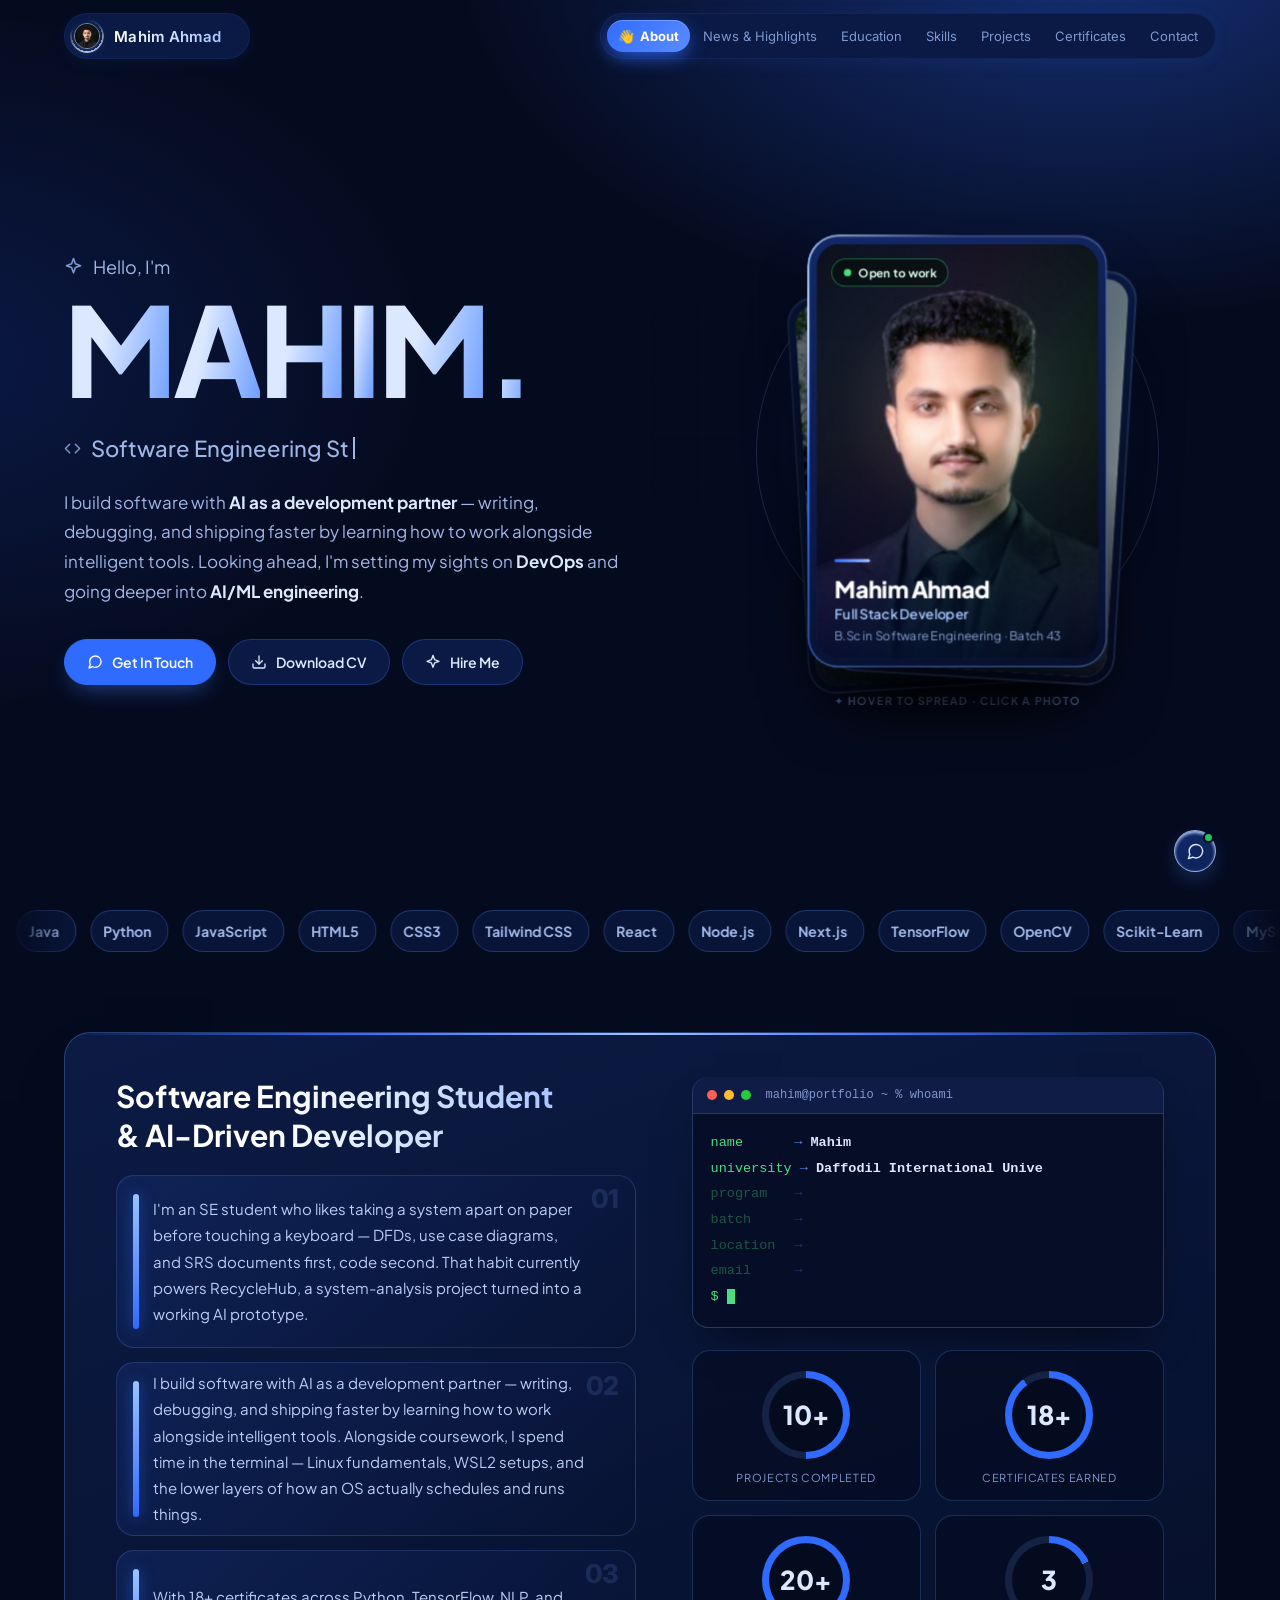
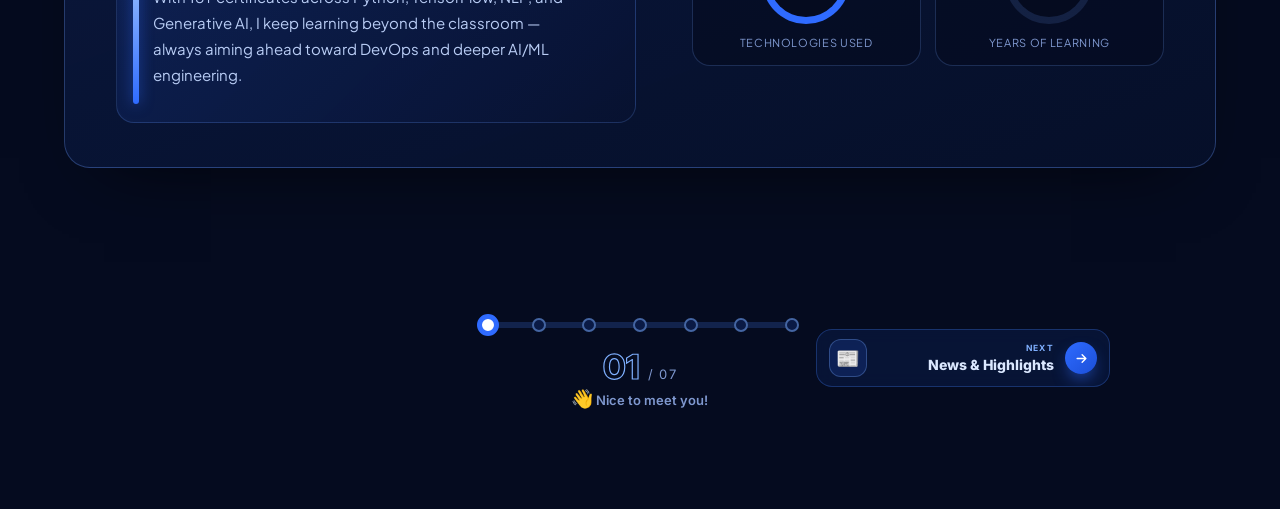
==== commit fd688043: "udated about info design v5" ====
--- a/about.html
+++ b/about.html
@@ -8,7 +8,7 @@
   <link rel="preconnect" href="https://fonts.gstatic.com" crossorigin>
   <link href="https://fonts.googleapis.com/css2?family=Inter:wght@400;500;600;800&family=Plus+Jakarta+Sans:wght@400;500;600;700;800&display=swap" rel="stylesheet">
   <link rel="stylesheet" href="style.css?v=20261402">
-  <link rel="stylesheet" href="about.css?v=20262803">
+  <link rel="stylesheet" href="about.css?v=20262804">
 </head>
 <body data-title="About">
 
--- a/about.css
+++ b/about.css
@@ -447,3 +447,5 @@
 @media (max-width: 980px) { .ab-paras { display: grid; gap: 12px; } }
 .ab-pt { display: block; padding-right: 26px; }
 .ab-paras p::before, .ab-paras p.reached::before, .ab-paras p.now::before { border: 0 !important; width: 3px !important; height: auto !important; border-radius: 0 3px 3px 0 !important; background: linear-gradient(180deg, #9cc2ff, #2f6bff) !important; }
+.ab-paras p { padding-left: 36px; }
+.ab-paras p::before, .ab-paras p.reached::before, .ab-paras p.now::before { left: 16px !important; top: 18px !important; bottom: 18px !important; width: 6px !important; border-radius: 6px !important; box-shadow: 0 0 14px rgba(47,107,255,.55) !important; }
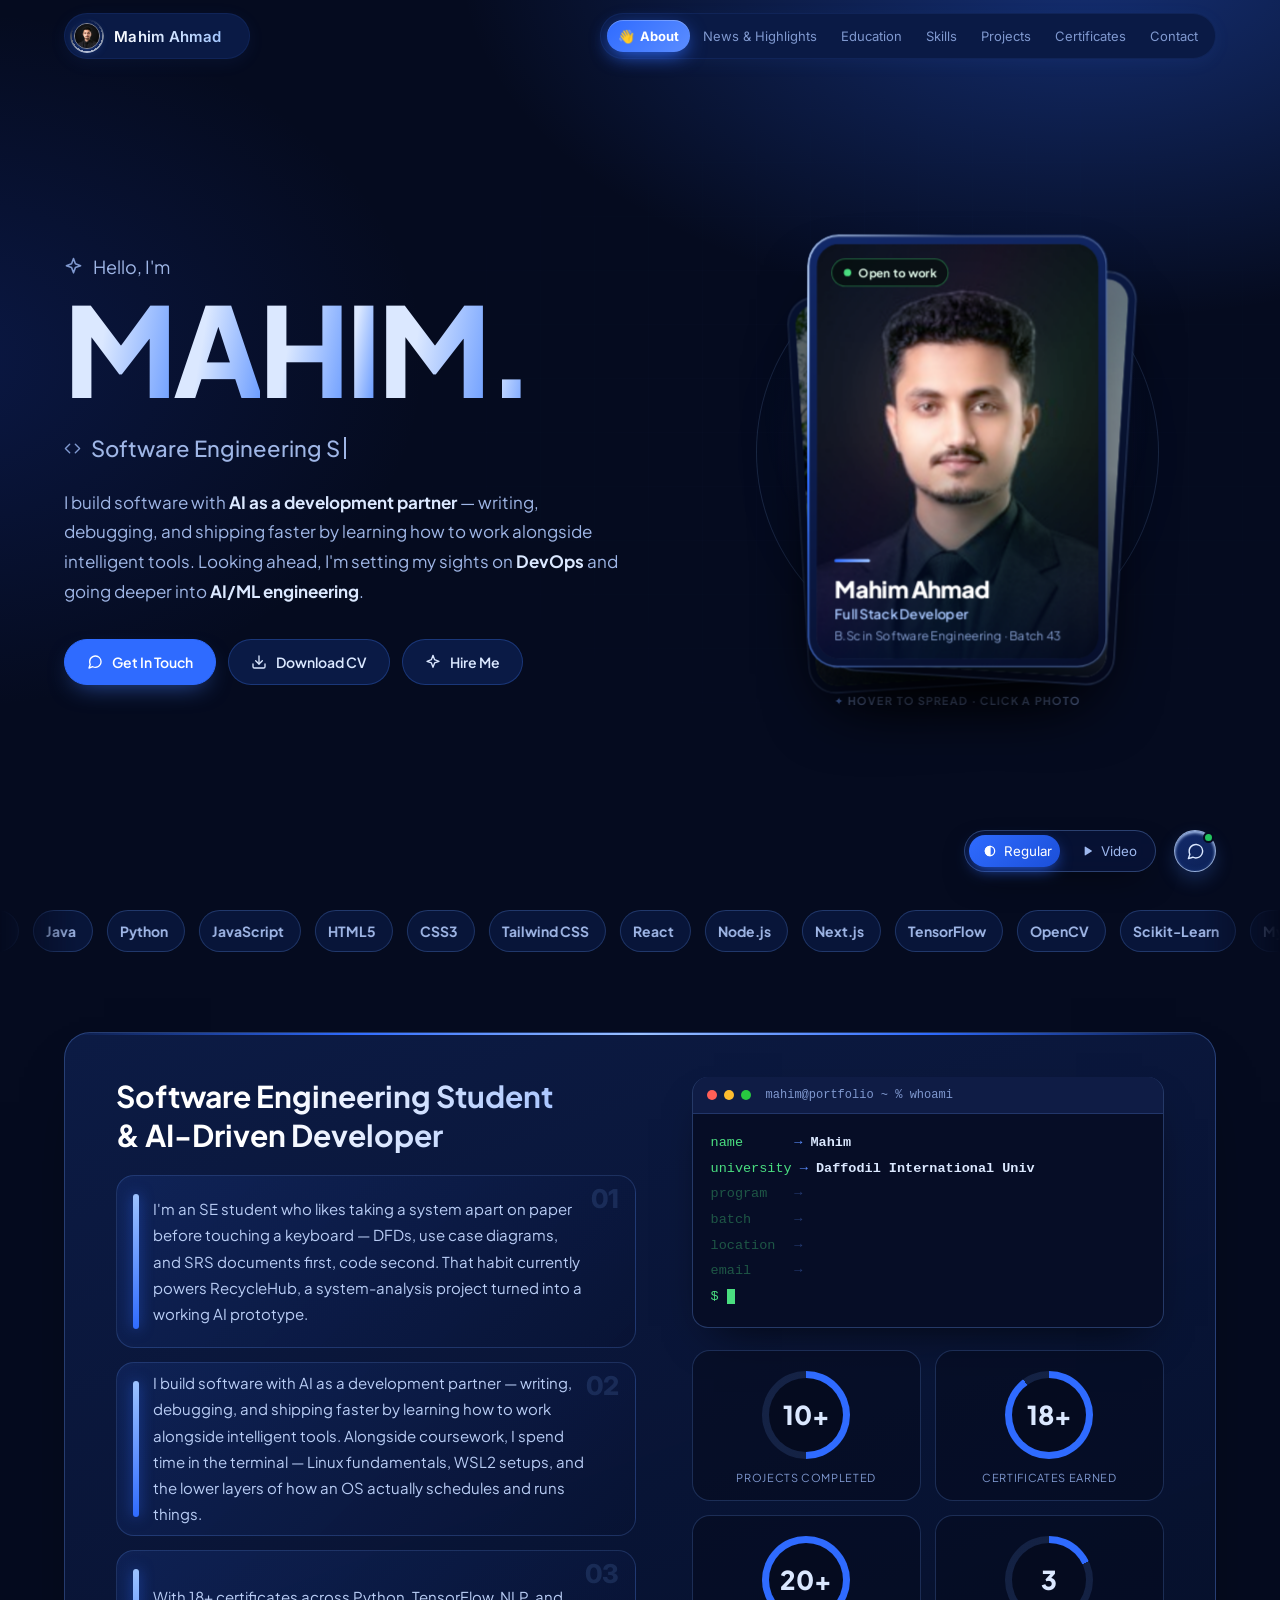
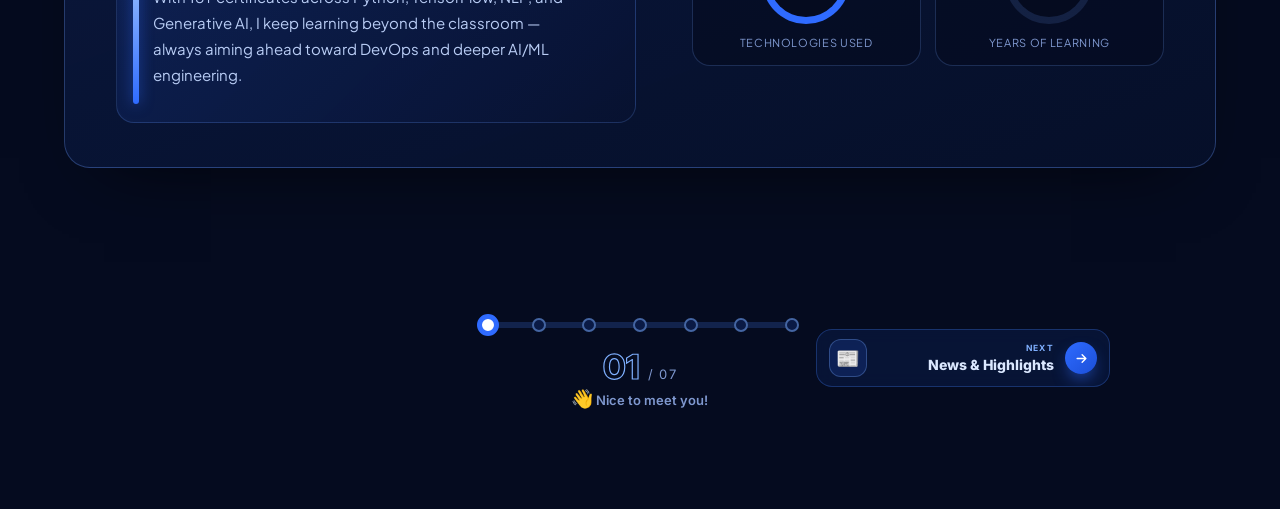
==== commit 8b1668ca: "add 2 type theam" ====
--- a/about.html
+++ b/about.html
@@ -7,7 +7,7 @@
   <link rel="preconnect" href="https://fonts.googleapis.com">
   <link rel="preconnect" href="https://fonts.gstatic.com" crossorigin>
   <link href="https://fonts.googleapis.com/css2?family=Inter:wght@400;500;600;800&family=Plus+Jakarta+Sans:wght@400;500;600;700;800&display=swap" rel="stylesheet">
-  <link rel="stylesheet" href="style.css?v=20261402">
+  <link rel="stylesheet" href="style.css?v=20262703">
   <link rel="stylesheet" href="about.css?v=20262804">
 </head>
 <body data-title="About">
@@ -68,7 +68,7 @@
   </aside>
 
   <script src="about.js?v=20262802"></script>
-  <script src="script.js?v=20261501"></script>
+  <script src="script.js?v=20262703"></script>
   <script src="totop.js?v=20261401"></script>
 </body>
 </html>
--- a/style.css
+++ b/style.css
@@ -596,3 +596,13 @@
 .back-to-top .btt-ic svg { width: 19px; height: 19px; }
 @media (prefers-reduced-motion: reduce) { .back-to-top .btt-ic { animation: none !important; } }
 .back-to-top { right: calc(clamp(20px, 5vw, 64px) - 2px); }
+
+/* ---------- Theme switch: Regular / Video ---------- */
+.mode-toggle { position: fixed; right: calc(clamp(20px, 5vw, 64px) + 60px); bottom: 28px; z-index: 60; display: flex; padding: 4px; border-radius: 999px; isolation: isolate;
+  background: rgba(8, 20, 58, .78); border: 1px solid rgba(130, 175, 255, .3); -webkit-backdrop-filter: blur(12px); backdrop-filter: blur(12px); box-shadow: 0 14px 34px -14px rgba(0, 0, 0, .8); }
+.mode-toggle button { position: relative; z-index: 1; display: flex; align-items: center; gap: 7px; padding: 8px 14px; border: 0; background: none; color: #9db8ee; font: 600 12.5px/1 inherit; font-family: inherit; border-radius: 999px; cursor: pointer; white-space: nowrap; transition: color .3s; }
+.mode-toggle button[aria-pressed="true"] { color: #fff; }
+.mode-toggle .mt-i { display: grid; place-items: center; }
+.mode-toggle .mt-glider { position: absolute; z-index: 0; top: 4px; bottom: 4px; left: 4px; width: calc(50% - 4px); border-radius: 999px; background: linear-gradient(135deg, #2f6bff, #1b4fd8); box-shadow: 0 6px 16px -4px rgba(47, 107, 255, .8); transition: transform .35s cubic-bezier(.3, 1.2, .4, 1); }
+.mode-toggle[data-mode="video"] .mt-glider { transform: translateX(100%); }
+@media (max-width: 560px) { .mode-toggle { right: auto; left: 14px; bottom: 28px; padding: 0; } .mode-toggle .mt-glider, .mode-toggle .mt-t, .mode-toggle button[aria-pressed="true"] { display: none; } .mode-toggle button { width: 42px; height: 42px; padding: 0; justify-content: center; color: #fff; background: linear-gradient(135deg, #2f6bff, #1b4fd8); } }
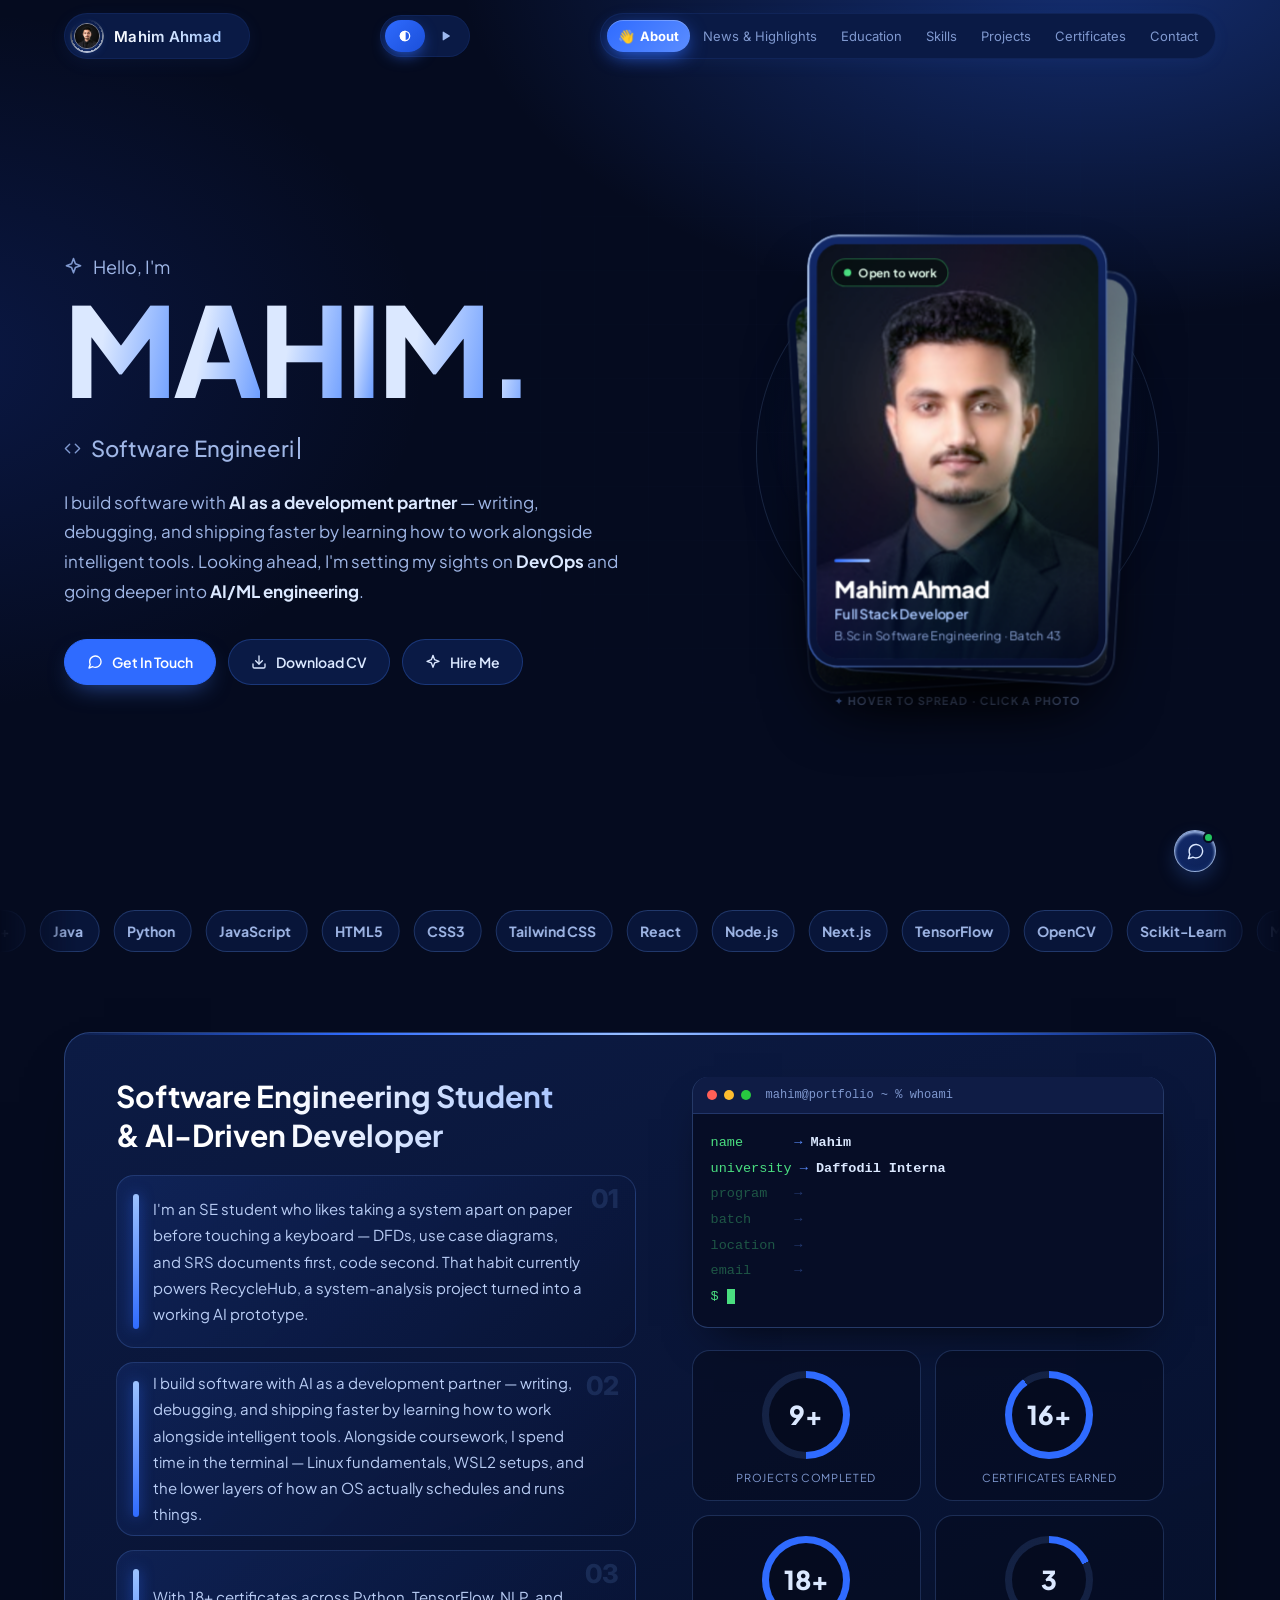
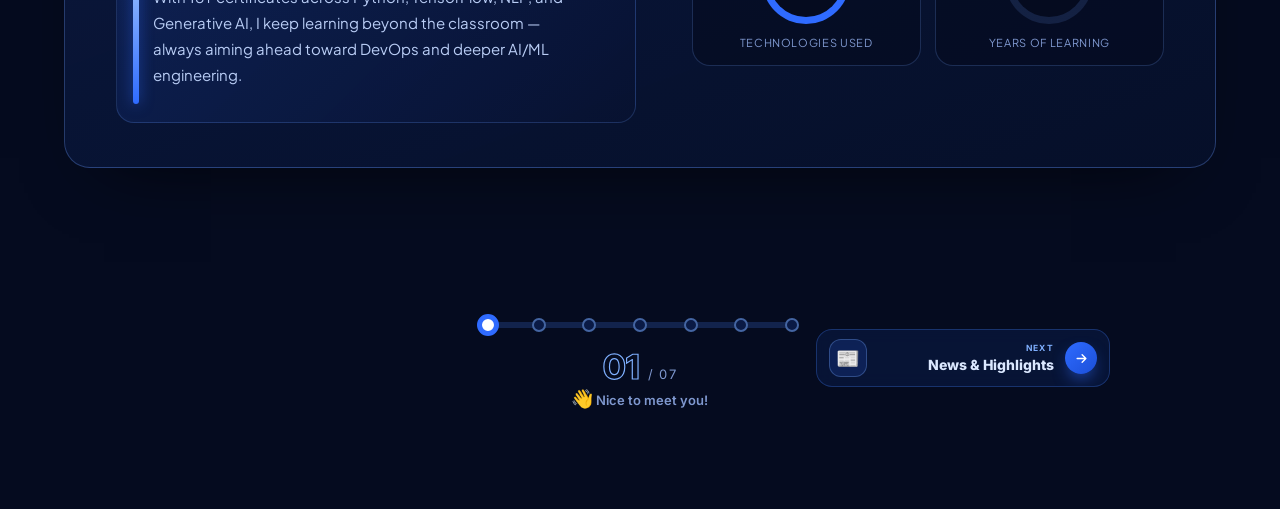
==== commit 14be55c9: "add 2 type theam v2" ====
--- a/about.html
+++ b/about.html
@@ -7,7 +7,7 @@
   <link rel="preconnect" href="https://fonts.googleapis.com">
   <link rel="preconnect" href="https://fonts.gstatic.com" crossorigin>
   <link href="https://fonts.googleapis.com/css2?family=Inter:wght@400;500;600;800&family=Plus+Jakarta+Sans:wght@400;500;600;700;800&display=swap" rel="stylesheet">
-  <link rel="stylesheet" href="style.css?v=20262703">
+  <link rel="stylesheet" href="style.css?v=20262704">
   <link rel="stylesheet" href="about.css?v=20262804">
 </head>
 <body data-title="About">
@@ -68,7 +68,7 @@
   </aside>
 
   <script src="about.js?v=20262802"></script>
-  <script src="script.js?v=20262703"></script>
+  <script src="script.js?v=20262704"></script>
   <script src="totop.js?v=20261401"></script>
 </body>
 </html>
--- a/style.css
+++ b/style.css
@@ -598,11 +598,13 @@
 .back-to-top { right: calc(clamp(20px, 5vw, 64px) - 2px); }
 
 /* ---------- Theme switch: Regular / Video ---------- */
-.mode-toggle { position: fixed; right: calc(clamp(20px, 5vw, 64px) + 60px); bottom: 28px; z-index: 60; display: flex; padding: 4px; border-radius: 999px; isolation: isolate;
-  background: rgba(8, 20, 58, .78); border: 1px solid rgba(130, 175, 255, .3); -webkit-backdrop-filter: blur(12px); backdrop-filter: blur(12px); box-shadow: 0 14px 34px -14px rgba(0, 0, 0, .8); }
+.mode-toggle { position: relative; flex: none; display: flex; padding: 4px; border-radius: 999px; isolation: isolate; margin: 0 12px;
+  background: var(--nav-bg, rgba(8, 20, 58, .78)); border: 1px solid var(--nav-line, rgba(130, 175, 255, .3)); -webkit-backdrop-filter: blur(12px); backdrop-filter: blur(12px); }
 .mode-toggle button { position: relative; z-index: 1; display: flex; align-items: center; gap: 7px; padding: 8px 14px; border: 0; background: none; color: #9db8ee; font: 600 12.5px/1 inherit; font-family: inherit; border-radius: 999px; cursor: pointer; white-space: nowrap; transition: color .3s; }
 .mode-toggle button[aria-pressed="true"] { color: #fff; }
 .mode-toggle .mt-i { display: grid; place-items: center; }
 .mode-toggle .mt-glider { position: absolute; z-index: 0; top: 4px; bottom: 4px; left: 4px; width: calc(50% - 4px); border-radius: 999px; background: linear-gradient(135deg, #2f6bff, #1b4fd8); box-shadow: 0 6px 16px -4px rgba(47, 107, 255, .8); transition: transform .35s cubic-bezier(.3, 1.2, .4, 1); }
 .mode-toggle[data-mode="video"] .mt-glider { transform: translateX(100%); }
-@media (max-width: 560px) { .mode-toggle { right: auto; left: 14px; bottom: 28px; padding: 0; } .mode-toggle .mt-glider, .mode-toggle .mt-t, .mode-toggle button[aria-pressed="true"] { display: none; } .mode-toggle button { width: 42px; height: 42px; padding: 0; justify-content: center; color: #fff; background: linear-gradient(135deg, #2f6bff, #1b4fd8); } }
+@media (max-width: 1280px) { .mode-toggle .mt-t { display: none; } .mode-toggle button { padding: 9px 13px; } }
+
+@media (max-width: 560px) { .mode-toggle { margin: 0 8px 0 auto; padding: 0; } .mode-toggle .mt-glider, .mode-toggle button[aria-pressed="true"] { display: none; } .mode-toggle button { width: 44px; height: 44px; padding: 0; justify-content: center; color: #fff; background: linear-gradient(135deg, #2f6bff, #1b4fd8); } }
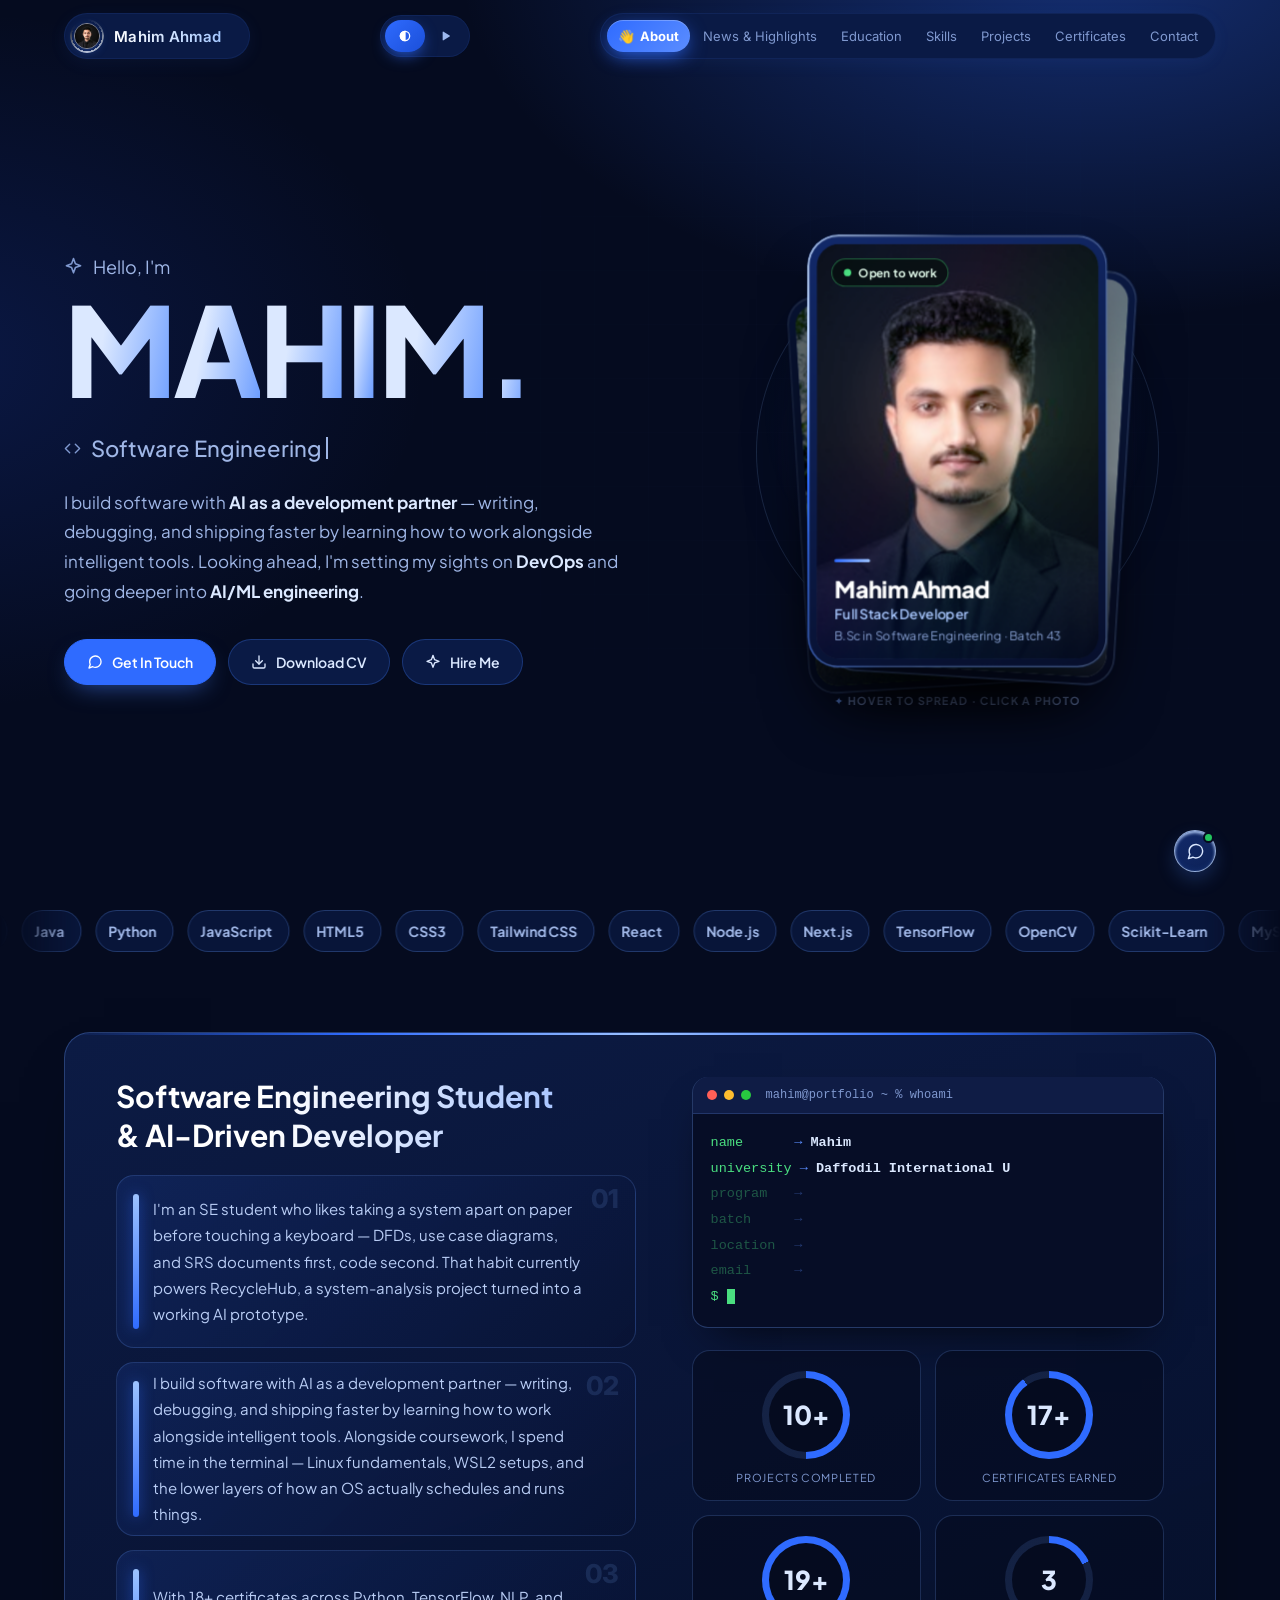
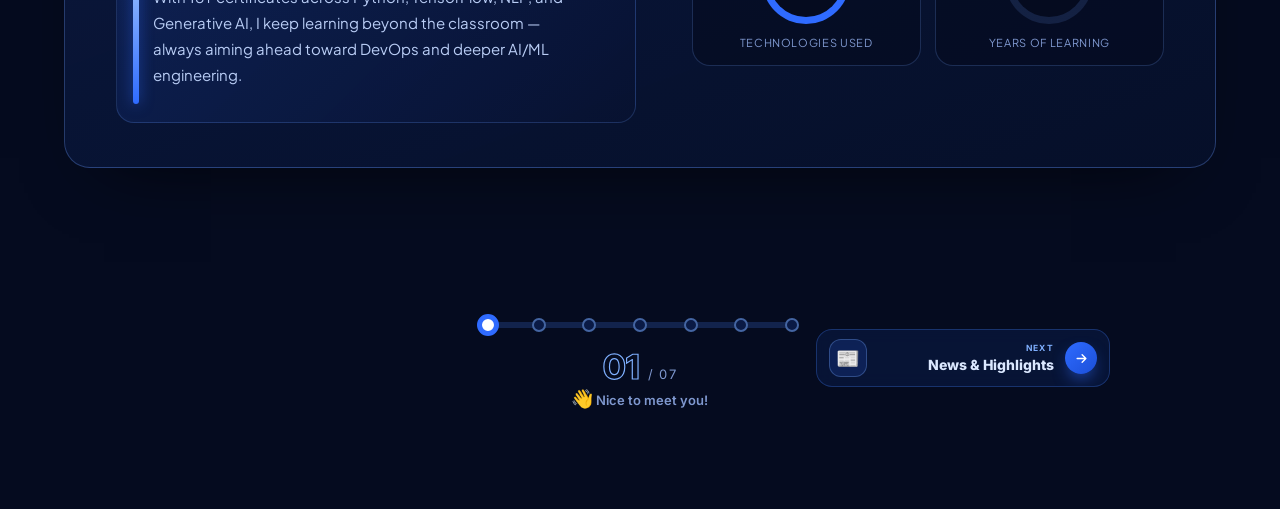
==== commit d1fe1aa4: "add 2 type theam v3" ====
--- a/about.html
+++ b/about.html
@@ -7,7 +7,7 @@
   <link rel="preconnect" href="https://fonts.googleapis.com">
   <link rel="preconnect" href="https://fonts.gstatic.com" crossorigin>
   <link href="https://fonts.googleapis.com/css2?family=Inter:wght@400;500;600;800&family=Plus+Jakarta+Sans:wght@400;500;600;700;800&display=swap" rel="stylesheet">
-  <link rel="stylesheet" href="style.css?v=20262704">
+  <link rel="stylesheet" href="style.css?v=20262705">
   <link rel="stylesheet" href="about.css?v=20262804">
 </head>
 <body data-title="About">
--- a/style.css
+++ b/style.css
@@ -608,3 +608,5 @@
 @media (max-width: 1280px) { .mode-toggle .mt-t { display: none; } .mode-toggle button { padding: 9px 13px; } }
 
 @media (max-width: 560px) { .mode-toggle { margin: 0 8px 0 auto; padding: 0; } .mode-toggle .mt-glider, .mode-toggle button[aria-pressed="true"] { display: none; } .mode-toggle button { width: 44px; height: 44px; padding: 0; justify-content: center; color: #fff; background: linear-gradient(135deg, #2f6bff, #1b4fd8); } }
+.mode-toggle .mt-t { display: none !important; }
+.mode-toggle button { padding: 9px 13px; }
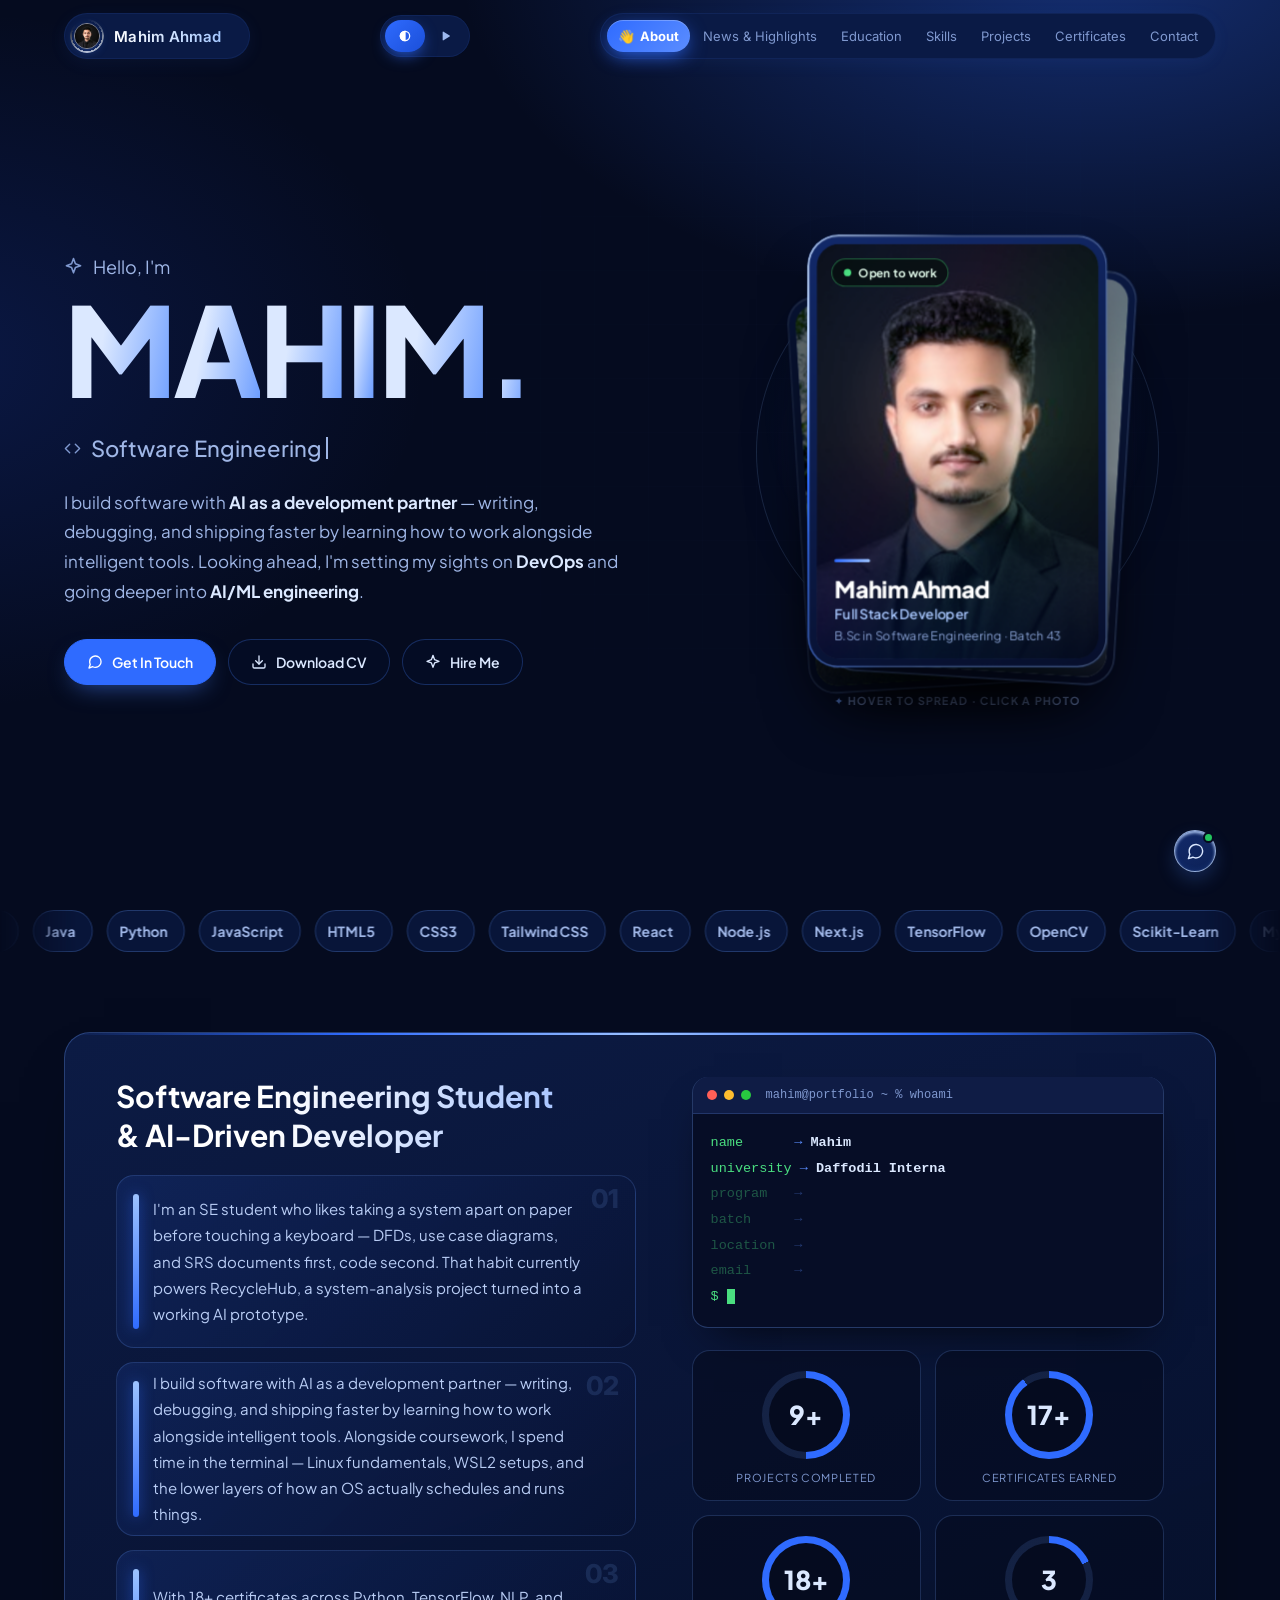
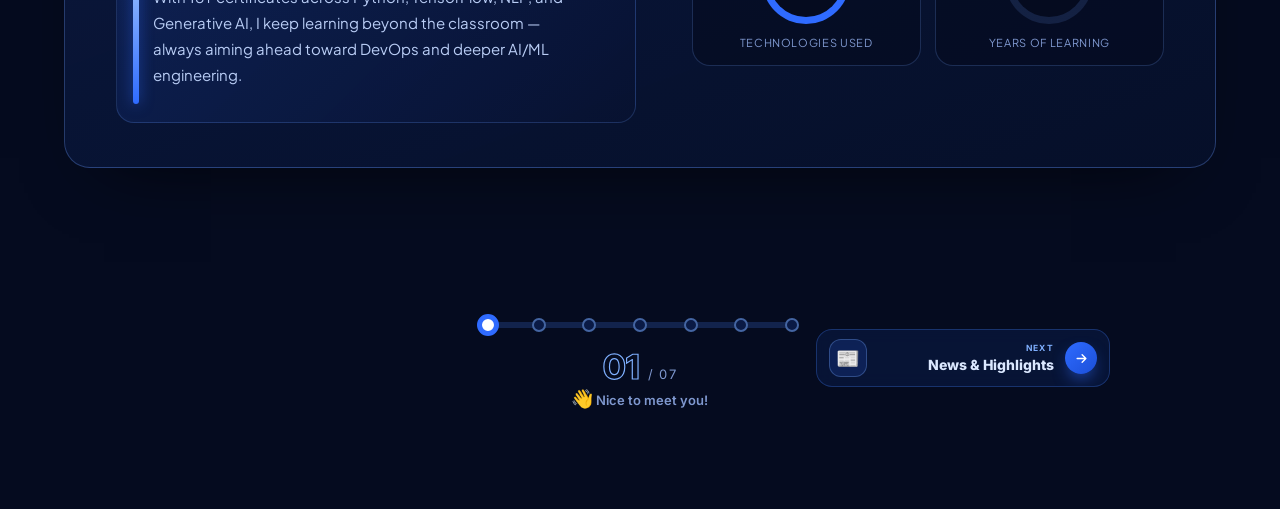
==== commit d5aa5140: "add card design" ====
--- a/about.html
+++ b/about.html
@@ -7,7 +7,7 @@
   <link rel="preconnect" href="https://fonts.googleapis.com">
   <link rel="preconnect" href="https://fonts.gstatic.com" crossorigin>
   <link href="https://fonts.googleapis.com/css2?family=Inter:wght@400;500;600;800&family=Plus+Jakarta+Sans:wght@400;500;600;700;800&display=swap" rel="stylesheet">
-  <link rel="stylesheet" href="style.css?v=20262705">
+  <link rel="stylesheet" href="style.css?v=20262801">
   <link rel="stylesheet" href="about.css?v=20262804">
 </head>
 <body data-title="About">
--- a/style.css
+++ b/style.css
@@ -610,3 +610,13 @@
 @media (max-width: 560px) { .mode-toggle { margin: 0 8px 0 auto; padding: 0; } .mode-toggle .mt-glider, .mode-toggle button[aria-pressed="true"] { display: none; } .mode-toggle button { width: 44px; height: 44px; padding: 0; justify-content: center; color: #fff; background: linear-gradient(135deg, #2f6bff, #1b4fd8); } }
 .mode-toggle .mt-t { display: none !important; }
 .mode-toggle button { padding: 9px 13px; }
+
+/* ---------- Regular theme: cards are see-through glass too ---------- */
+body:not(.has-bg) { --card-glass: .22; --card-blur: 6px; }
+body:not(.has-bg) main > section { --bg-alt: rgba(8, 20, 58, var(--card-glass)); --bg: rgba(5, 11, 31, calc(var(--card-glass) + .1)); }
+body:not(.has-bg) .skill-card, body:not(.has-bg) .service-card, body:not(.has-bg) .cert-card, body:not(.has-bg) .contact-card, body:not(.has-bg) .contact-cta,
+body:not(.has-bg) .edu-card, body:not(.has-bg) .lang-card, body:not(.has-bg) .value-card, body:not(.has-bg) .proj-card, body:not(.has-bg) .gh-stat-card,
+body:not(.has-bg) .gh-chart-card, body:not(.has-bg) .hl-frame, body:not(.has-bg) .nl-more, body:not(.has-bg) .gh-cta a, body:not(.has-bg) .page-nav {
+  -webkit-backdrop-filter: blur(var(--card-blur)); backdrop-filter: blur(var(--card-blur));
+}
+body:not(.has-bg) .skill-pop, body:not(.has-bg) .skill-modal-box, body:not(.has-bg) .ex-box, body:not(.has-bg) .cx-box, body:not(.has-bg) .px-box { background: #0a1a45 !important; -webkit-backdrop-filter: none; backdrop-filter: none; }
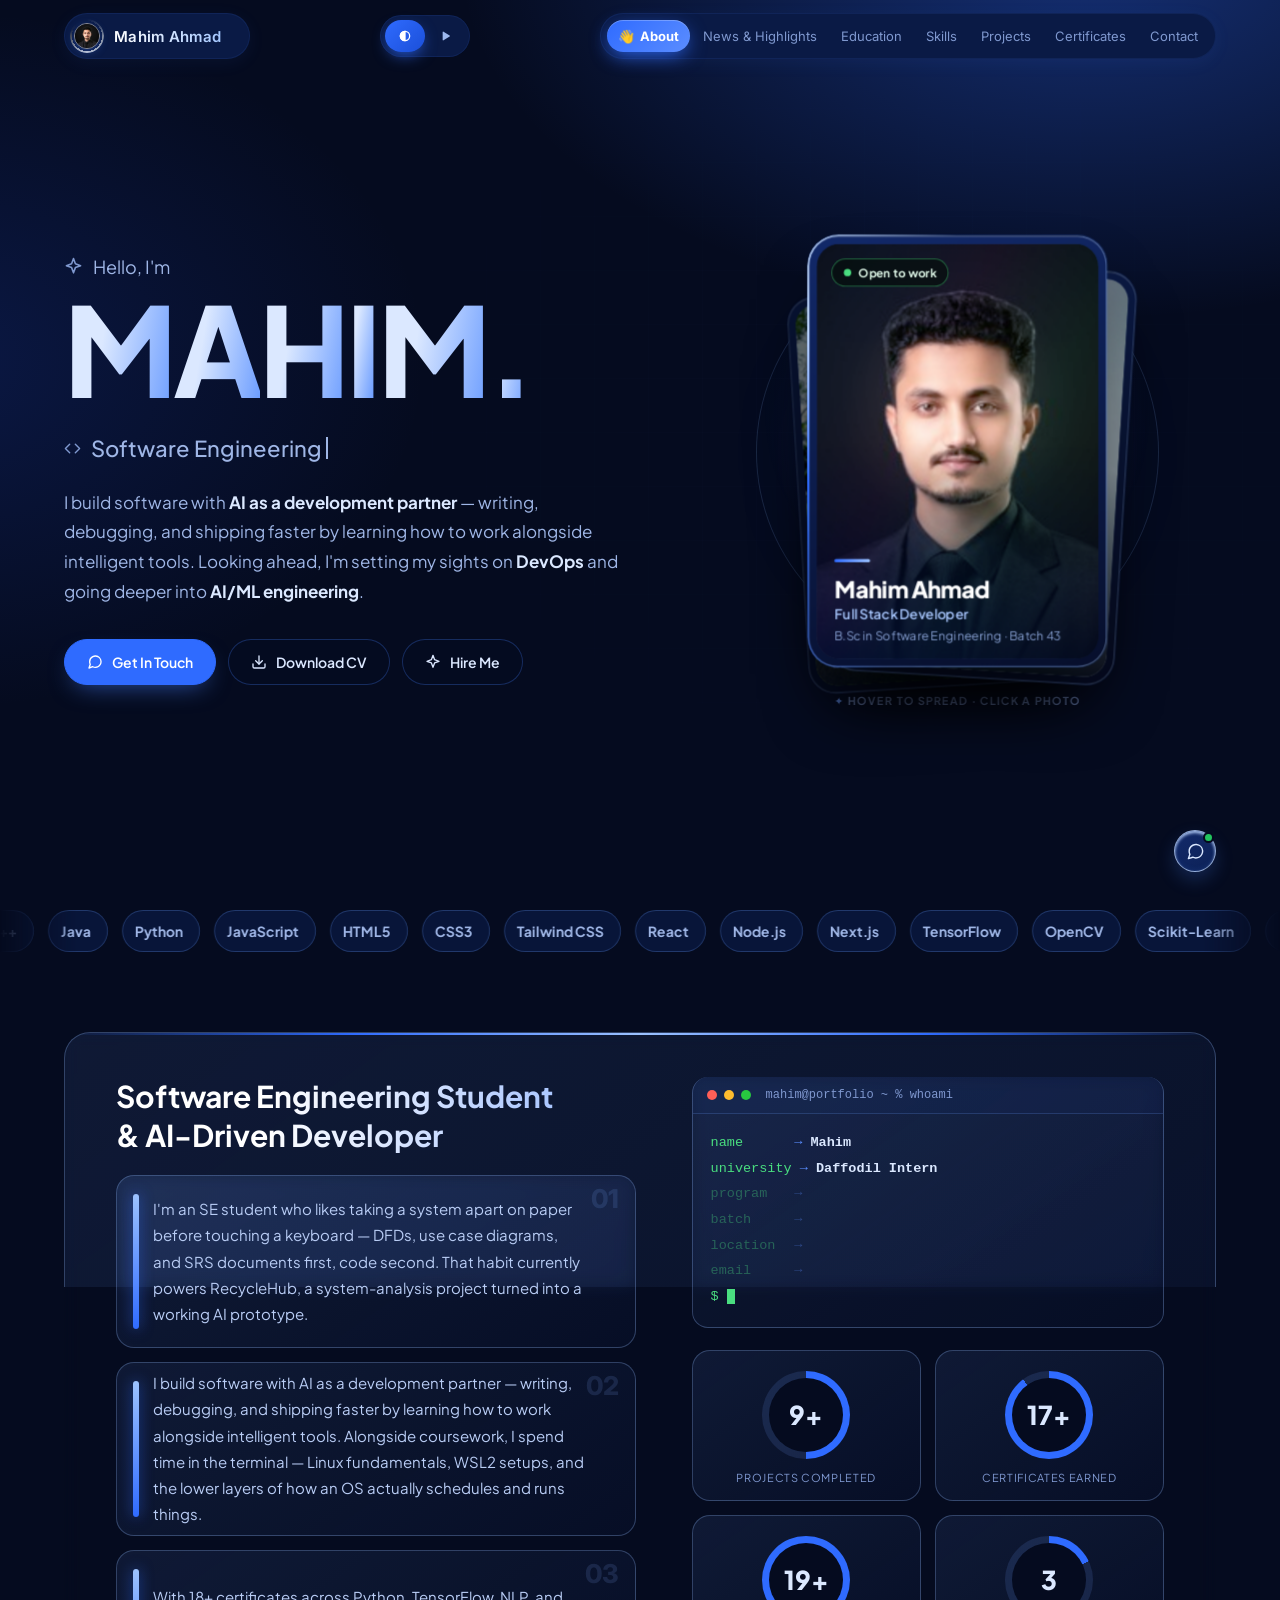
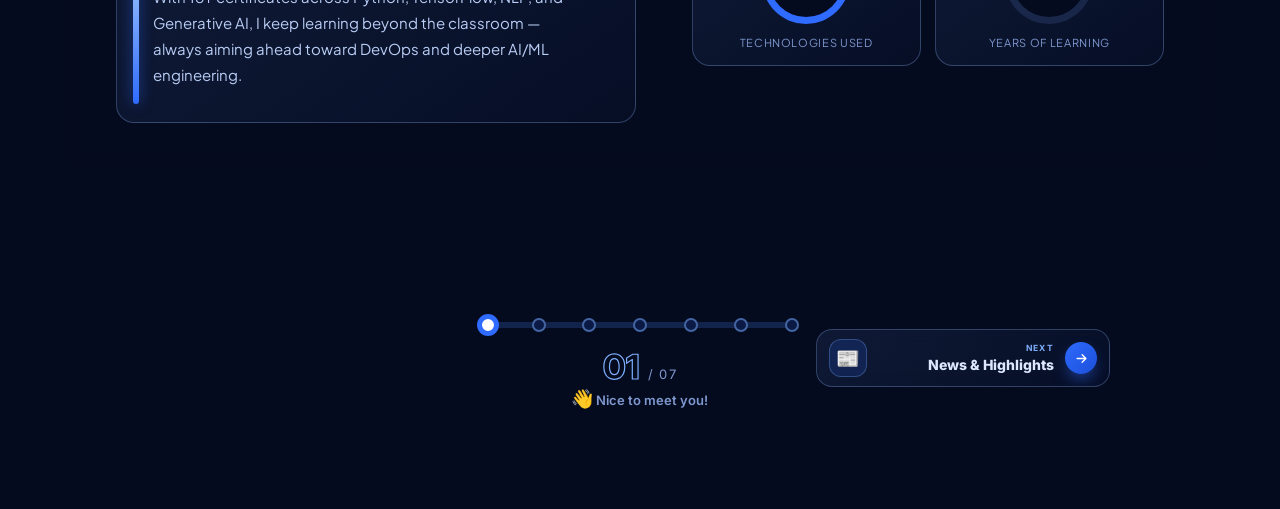
==== commit e2fe5e04: "add card design v2" ====
--- a/about.html
+++ b/about.html
@@ -7,7 +7,7 @@
   <link rel="preconnect" href="https://fonts.googleapis.com">
   <link rel="preconnect" href="https://fonts.gstatic.com" crossorigin>
   <link href="https://fonts.googleapis.com/css2?family=Inter:wght@400;500;600;800&family=Plus+Jakarta+Sans:wght@400;500;600;700;800&display=swap" rel="stylesheet">
-  <link rel="stylesheet" href="style.css?v=20262801">
+  <link rel="stylesheet" href="style.css?v=20262803">
   <link rel="stylesheet" href="about.css?v=20262804">
 </head>
 <body data-title="About">
--- a/style.css
+++ b/style.css
@@ -620,3 +620,12 @@
   -webkit-backdrop-filter: blur(var(--card-blur)); backdrop-filter: blur(var(--card-blur));
 }
 body:not(.has-bg) .skill-pop, body:not(.has-bg) .skill-modal-box, body:not(.has-bg) .ex-box, body:not(.has-bg) .cx-box, body:not(.has-bg) .px-box { background: #0a1a45 !important; -webkit-backdrop-filter: none; backdrop-filter: none; }
+
+/* ---------- Regular theme: clearly transparent cards ---------- */
+body:not(.has-bg) { --card-glass: .08; --card-blur: 8px; }
+body:not(.has-bg) :is(.tl-card, .ab-card, .ab-stat, .ab-info, .ab-term, .ab-paras p, .cf-card, .ct-card, .contact-card, .ec, .edu-card, .pc-panel, .gh-panel, .gh-card, .cz-card, .cz-info, .hl-frame, .nl-more, .skill-card, .proj-card, .sk-card, .pn-card, .ns-card, .nw-stat, .nw-card, .gh-stat-card, .gh-chart-card) {
+  background: rgba(10, 26, 69, .14) !important; border-color: rgba(130, 175, 255, .22) !important; -webkit-backdrop-filter: blur(8px); backdrop-filter: blur(8px); box-shadow: none;
+}
+body:not(.has-bg) .ab-term-body { background: rgba(5, 11, 31, .2) !important; } body:not(.has-bg) .ab-term-head { background: rgba(10, 26, 69, .25) !important; }
+body:not(.has-bg) :is(.tl-card, .ab-card, .ab-stat, .ab-info, .ab-term, .ab-paras p, .cf-card, .ct-card, .contact-card, .ec, .edu-card, .pc-panel, .gh-panel, .gh-card, .cz-card, .cz-info, .hl-frame, .nl-more, .skill-card, .proj-card, .sk-card, .pn-card, .ns-card, .nw-stat, .nw-card, .gh-stat-card, .gh-chart-card) {
+  background: linear-gradient(145deg, rgba(110, 160, 255, .10), rgba(60, 100, 220, .04)) !important; border-color: rgba(150, 190, 255, .28) !important; }
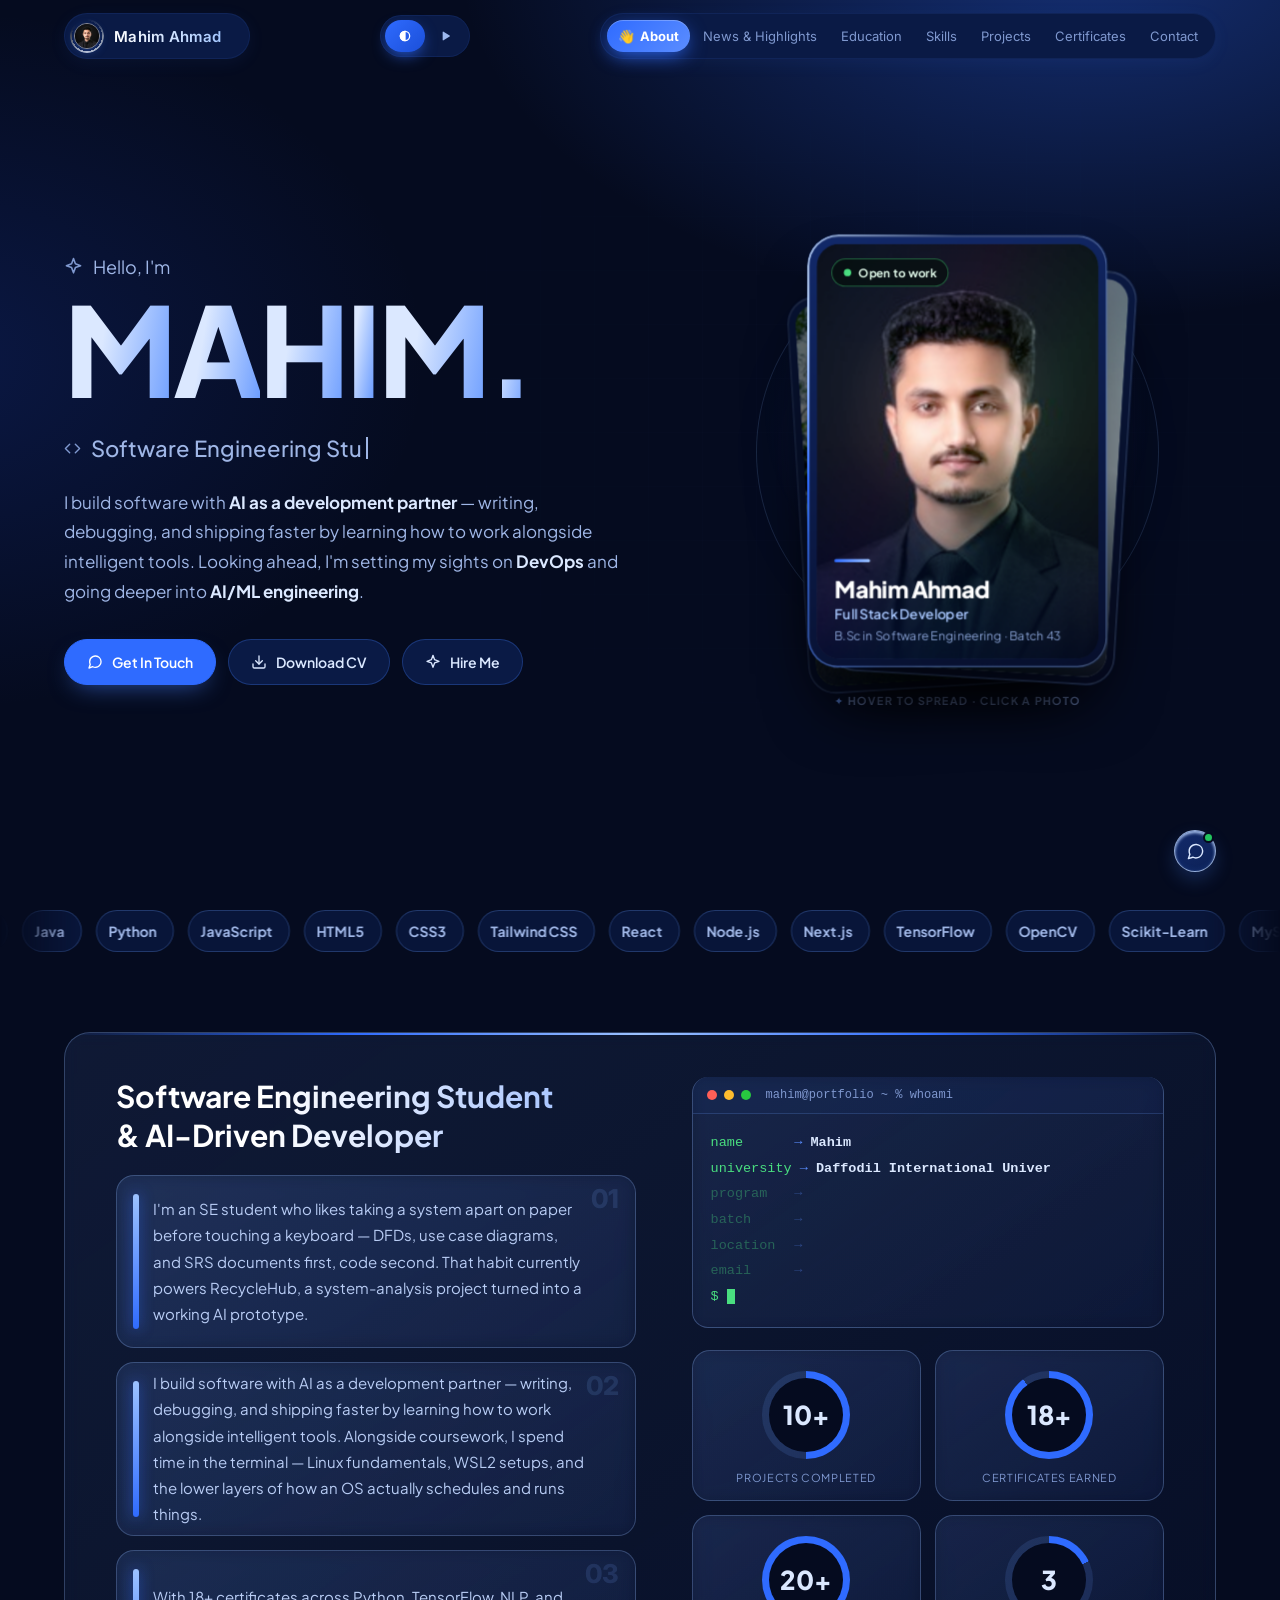
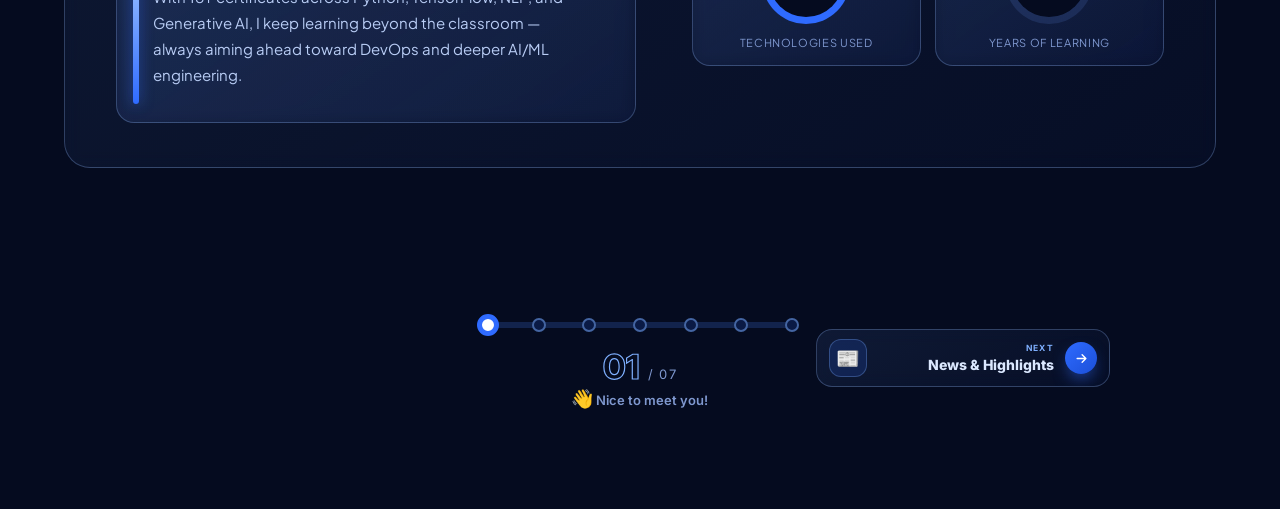
==== commit c5a714be: "add card design v3" ====
--- a/about.html
+++ b/about.html
@@ -7,7 +7,7 @@
   <link rel="preconnect" href="https://fonts.googleapis.com">
   <link rel="preconnect" href="https://fonts.gstatic.com" crossorigin>
   <link href="https://fonts.googleapis.com/css2?family=Inter:wght@400;500;600;800&family=Plus+Jakarta+Sans:wght@400;500;600;700;800&display=swap" rel="stylesheet">
-  <link rel="stylesheet" href="style.css?v=20262803">
+  <link rel="stylesheet" href="style.css?v=20262804">
   <link rel="stylesheet" href="about.css?v=20262804">
 </head>
 <body data-title="About">
--- a/style.css
+++ b/style.css
@@ -613,7 +613,6 @@
 
 /* ---------- Regular theme: cards are see-through glass too ---------- */
 body:not(.has-bg) { --card-glass: .22; --card-blur: 6px; }
-body:not(.has-bg) main > section { --bg-alt: rgba(8, 20, 58, var(--card-glass)); --bg: rgba(5, 11, 31, calc(var(--card-glass) + .1)); }
 body:not(.has-bg) .skill-card, body:not(.has-bg) .service-card, body:not(.has-bg) .cert-card, body:not(.has-bg) .contact-card, body:not(.has-bg) .contact-cta,
 body:not(.has-bg) .edu-card, body:not(.has-bg) .lang-card, body:not(.has-bg) .value-card, body:not(.has-bg) .proj-card, body:not(.has-bg) .gh-stat-card,
 body:not(.has-bg) .gh-chart-card, body:not(.has-bg) .hl-frame, body:not(.has-bg) .nl-more, body:not(.has-bg) .gh-cta a, body:not(.has-bg) .page-nav {
